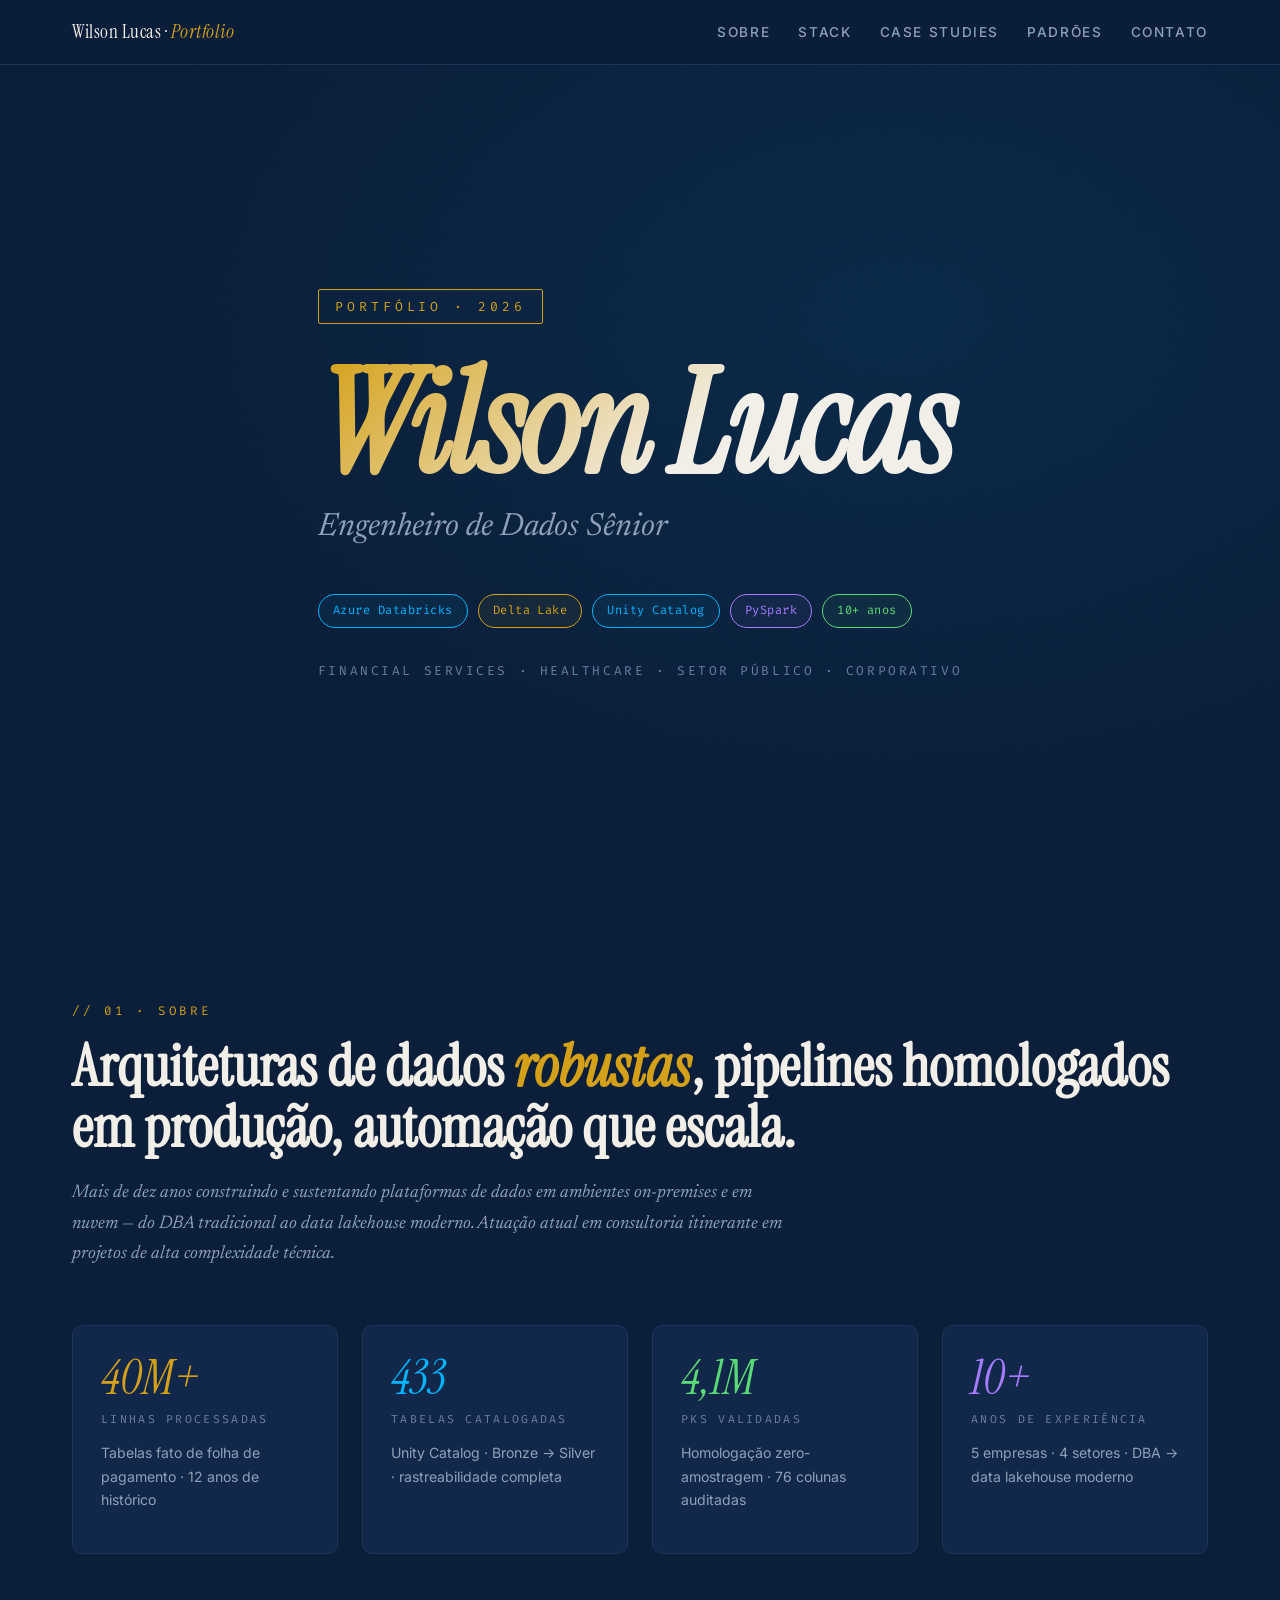
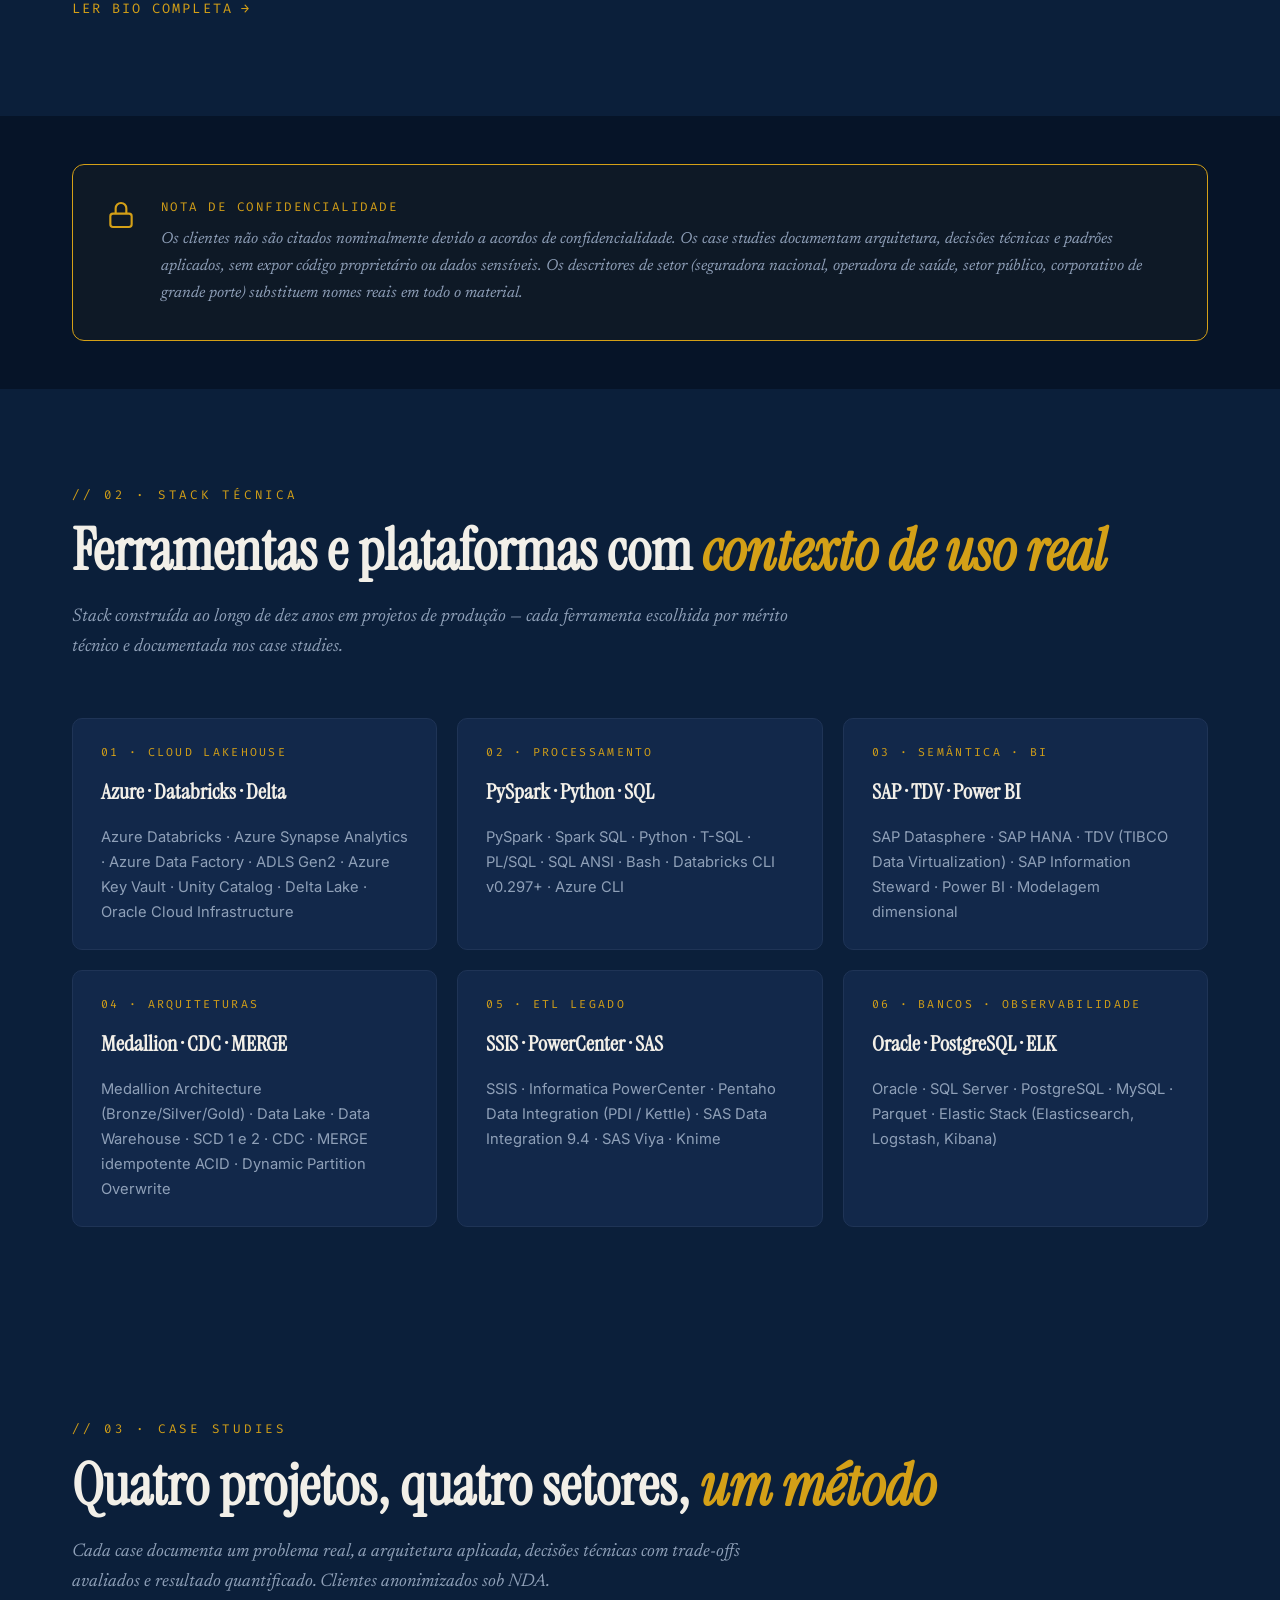
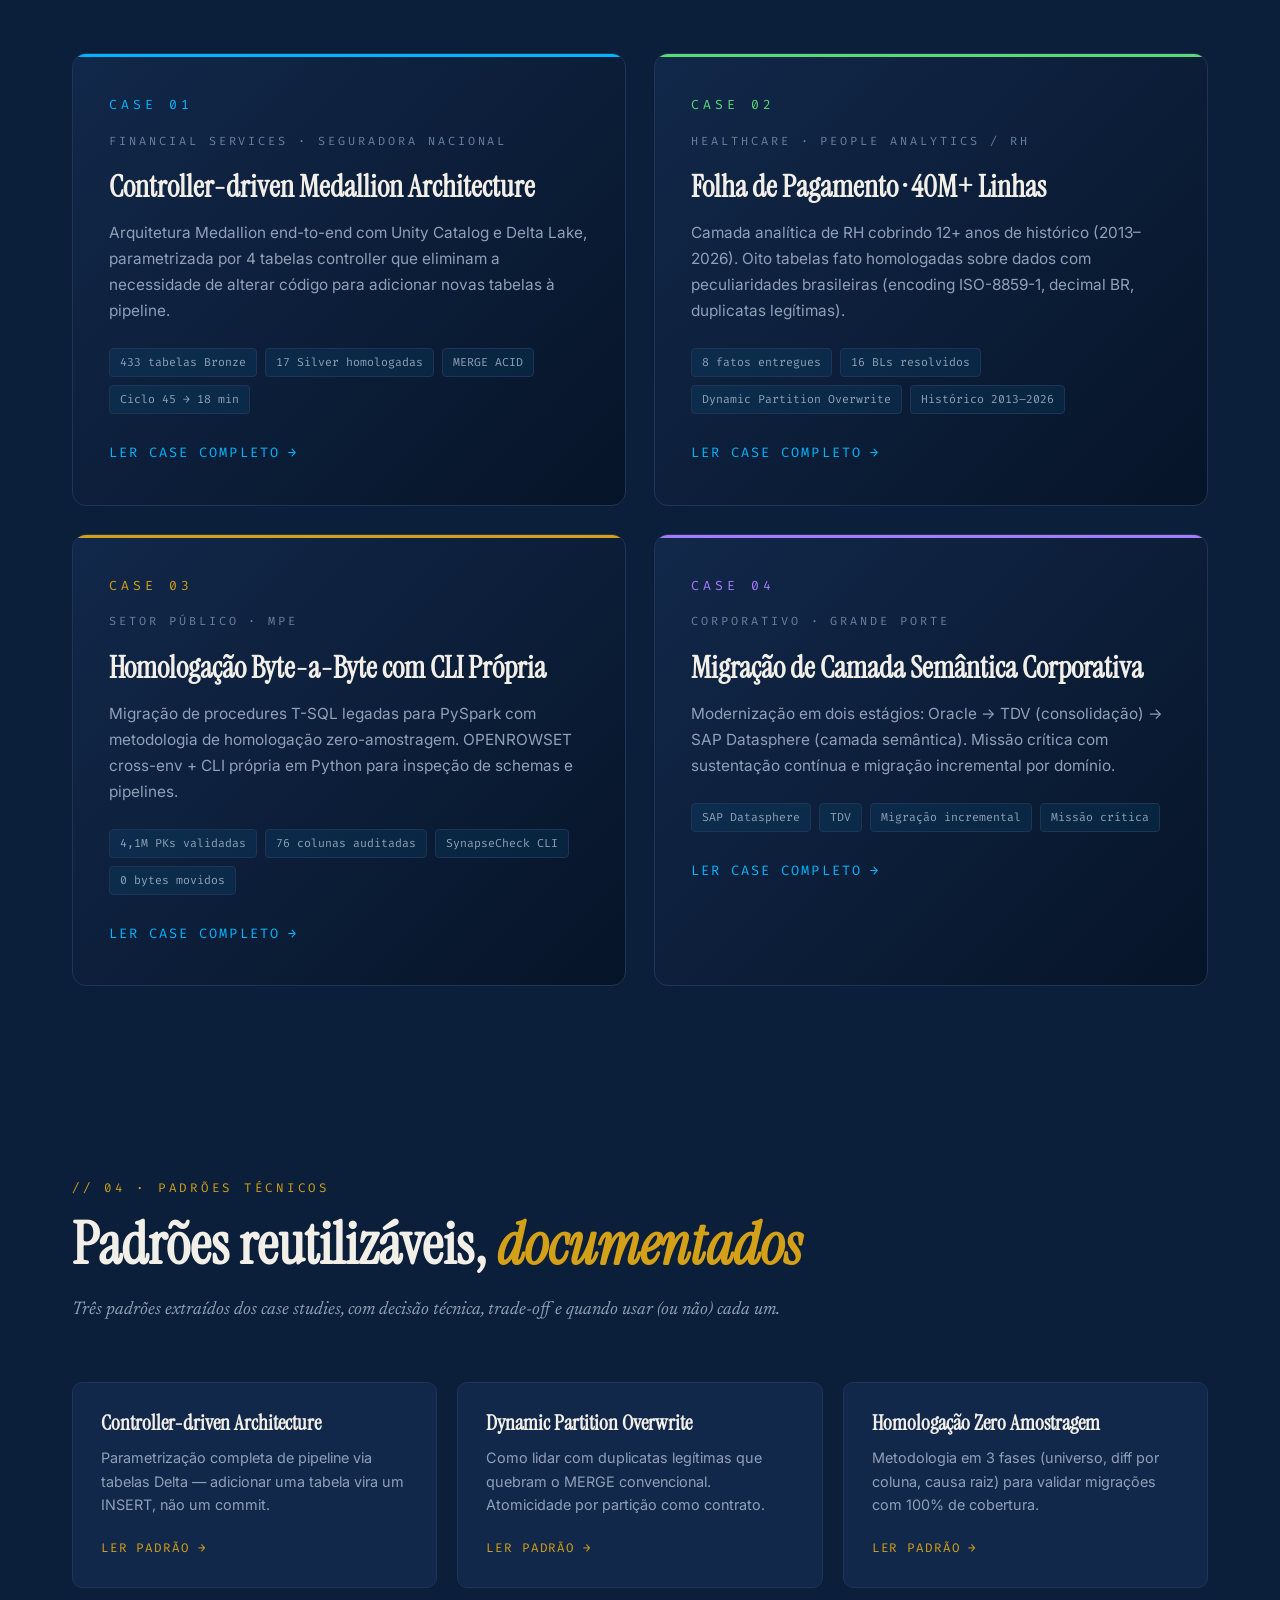
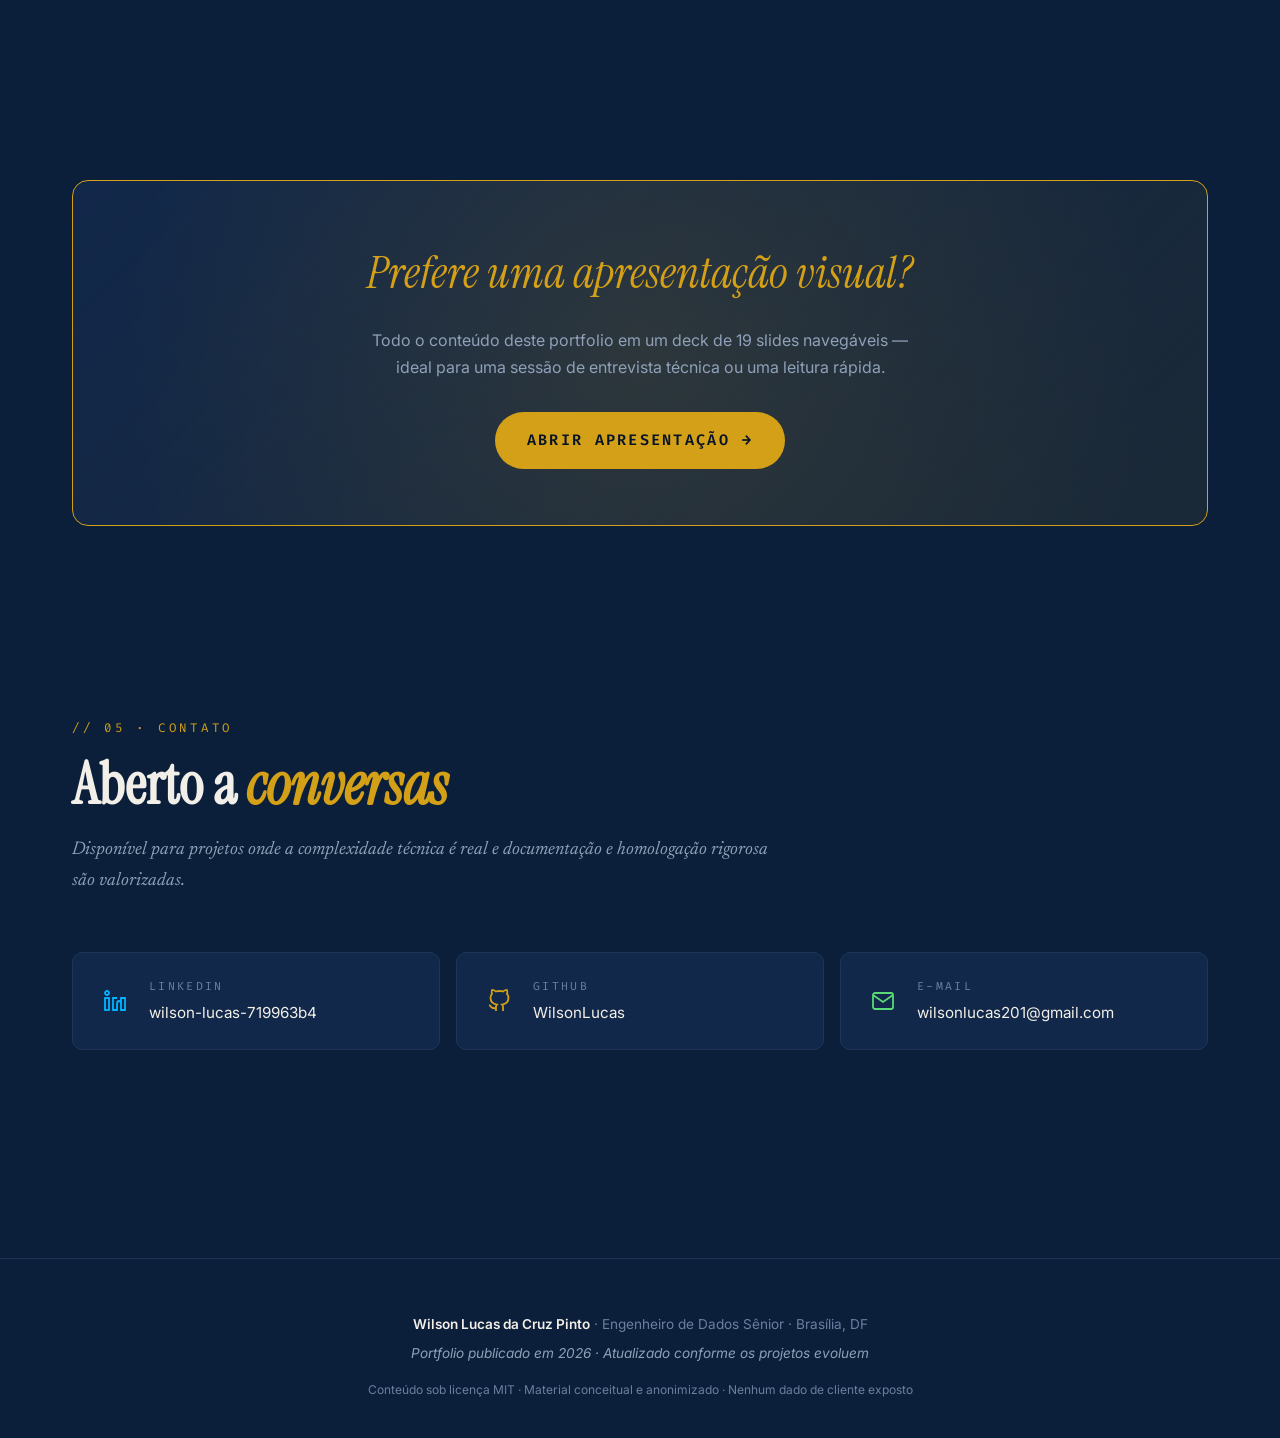
==== index.html @ b66e2570 "feat: landing page HTML + case studies e technical notes estilizados - Landing page (index.html) com" ====
<!DOCTYPE html>
<html lang="pt-BR">
<head>
<meta charset="UTF-8">
<meta name="viewport" content="width=device-width, initial-scale=1">
<meta name="description" content="Portfolio de Engenharia de Dados de Wilson Lucas — Azure Databricks, Delta Lake, PySpark, Unity Catalog. Arquiteturas, case studies e padrões técnicos.">
<meta property="og:title" content="Wilson Lucas — Engenheiro de Dados Sênior | Portfolio">
<meta property="og:description" content="Arquiteturas de dados robustas, pipelines homologados em produção, automação que escala.">
<meta property="og:type" content="website">
<title>Wilson Lucas — Engenheiro de Dados Sênior | Portfolio</title>
<link rel="preconnect" href="https://fonts.googleapis.com">
<link rel="preconnect" href="https://fonts.gstatic.com" crossorigin>
<link href="https://fonts.googleapis.com/css2?family=Instrument+Serif:ital@0;1&family=Newsreader:ital,wght@0,400;0,500;1,400;1,500&family=Inter:wght@400;500;600;700&family=Fira+Code:wght@400;500&display=swap" rel="stylesheet">
<link rel="stylesheet" href="assets/style.css">
</head>
<body>

<!-- ============ NAVBAR ============ -->
<nav class="navbar">
    <div class="navbar-inner">
        <div class="navbar-brand">Wilson Lucas · <em>Portfolio</em></div>
        <div class="navbar-links">
            <a href="#sobre">Sobre</a>
            <a href="#stack">Stack</a>
            <a href="#cases">Case Studies</a>
            <a href="#padroes">Padrões</a>
            <a href="#contato">Contato</a>
        </div>
    </div>
</nav>

<!-- ============ HERO ============ -->
<section class="hero">
    <div class="container hero-inner">
        <div class="hero-badge">Portfólio · 2026</div>
        <h1 class="hero-title">Wilson Lucas</h1>
        <p class="hero-subtitle">Engenheiro de Dados Sênior</p>
        <div class="hero-tags">
            <span class="tag">Azure Databricks</span>
            <span class="tag gold">Delta Lake</span>
            <span class="tag">Unity Catalog</span>
            <span class="tag purple">PySpark</span>
            <span class="tag green">10+ anos</span>
        </div>
        <div class="hero-sectors">Financial Services · Healthcare · Setor Público · Corporativo</div>
    </div>
</section>

<!-- ============ SOBRE ============ -->
<section id="sobre">
    <div class="container">
        <div class="section-label">// 01 · Sobre</div>
        <h2 class="section-title">Arquiteturas de dados <em>robustas</em>, pipelines homologados em produção, automação que escala.</h2>
        <p class="section-subtitle">Mais de dez anos construindo e sustentando plataformas de dados em ambientes on-premises e em nuvem — do DBA tradicional ao data lakehouse moderno. Atuação atual em consultoria itinerante em projetos de alta complexidade técnica.</p>

        <div style="display: grid; grid-template-columns: repeat(auto-fit, minmax(260px, 1fr)); gap: 24px; margin-top: 40px;">
            <div style="padding: 28px; background: var(--navy-surface); border: 1px solid var(--border); border-radius: 10px;">
                <div style="font-family: var(--font-display); font-size: 3rem; color: var(--gold); line-height: 1; font-style: italic;">40M+</div>
                <div style="font-family: var(--font-mono); font-size: 0.72rem; letter-spacing: 0.2em; text-transform: uppercase; color: var(--text-muted); margin-top: 8px;">Linhas Processadas</div>
                <p style="margin-top: 12px; color: var(--text-dim); font-size: 0.88rem;">Tabelas fato de folha de pagamento · 12 anos de histórico</p>
            </div>
            <div style="padding: 28px; background: var(--navy-surface); border: 1px solid var(--border); border-radius: 10px;">
                <div style="font-family: var(--font-display); font-size: 3rem; color: var(--cyan); line-height: 1; font-style: italic;">433</div>
                <div style="font-family: var(--font-mono); font-size: 0.72rem; letter-spacing: 0.2em; text-transform: uppercase; color: var(--text-muted); margin-top: 8px;">Tabelas Catalogadas</div>
                <p style="margin-top: 12px; color: var(--text-dim); font-size: 0.88rem;">Unity Catalog · Bronze → Silver · rastreabilidade completa</p>
            </div>
            <div style="padding: 28px; background: var(--navy-surface); border: 1px solid var(--border); border-radius: 10px;">
                <div style="font-family: var(--font-display); font-size: 3rem; color: #5ad977; line-height: 1; font-style: italic;">4,1M</div>
                <div style="font-family: var(--font-mono); font-size: 0.72rem; letter-spacing: 0.2em; text-transform: uppercase; color: var(--text-muted); margin-top: 8px;">PKs Validadas</div>
                <p style="margin-top: 12px; color: var(--text-dim); font-size: 0.88rem;">Homologação zero-amostragem · 76 colunas auditadas</p>
            </div>
            <div style="padding: 28px; background: var(--navy-surface); border: 1px solid var(--border); border-radius: 10px;">
                <div style="font-family: var(--font-display); font-size: 3rem; color: #a67cff; line-height: 1; font-style: italic;">10+</div>
                <div style="font-family: var(--font-mono); font-size: 0.72rem; letter-spacing: 0.2em; text-transform: uppercase; color: var(--text-muted); margin-top: 8px;">Anos de Experiência</div>
                <p style="margin-top: 12px; color: var(--text-dim); font-size: 0.88rem;">5 empresas · 4 setores · DBA → data lakehouse moderno</p>
            </div>
        </div>

        <div style="margin-top: 40px;">
            <a href="SOBRE.html" class="case-link" style="color: var(--gold);">Ler bio completa</a>
        </div>
    </div>
</section>

<!-- ============ NDA NOTICE ============ -->
<section style="padding: 48px 0; background: var(--navy-dark);">
    <div class="container">
        <div style="display: flex; gap: 24px; align-items: flex-start; padding: 32px; background: rgba(212, 160, 23, 0.04); border: 1px solid var(--gold); border-radius: 12px;">
            <svg width="32" height="32" viewBox="0 0 24 24" fill="none" stroke="var(--gold)" stroke-width="1.6" style="flex-shrink: 0; margin-top: 2px;">
                <rect x="4" y="11" width="16" height="10" rx="2"/>
                <path d="M8 11V7a4 4 0 0 1 8 0v4"/>
            </svg>
            <div>
                <div style="font-family: var(--font-mono); font-size: 0.78rem; letter-spacing: 0.2em; text-transform: uppercase; color: var(--gold); margin-bottom: 8px;">Nota de Confidencialidade</div>
                <p style="margin: 0; color: var(--text-dim); font-family: var(--font-editorial); font-style: italic; font-size: 1rem; line-height: 1.7;">Os clientes não são citados nominalmente devido a acordos de confidencialidade. Os case studies documentam arquitetura, decisões técnicas e padrões aplicados, sem expor código proprietário ou dados sensíveis. Os descritores de setor (seguradora nacional, operadora de saúde, setor público, corporativo de grande porte) substituem nomes reais em todo o material.</p>
            </div>
        </div>
    </div>
</section>

<!-- ============ STACK ============ -->
<section id="stack">
    <div class="container">
        <div class="section-label">// 02 · Stack Técnica</div>
        <h2 class="section-title">Ferramentas e plataformas com <em>contexto de uso real</em></h2>
        <p class="section-subtitle">Stack construída ao longo de dez anos em projetos de produção — cada ferramenta escolhida por mérito técnico e documentada nos case studies.</p>

        <div class="stack-grid">
            <div class="stack-cat">
                <div class="stack-cat-label">01 · Cloud Lakehouse</div>
                <h3 class="stack-cat-title">Azure · Databricks · Delta</h3>
                <div class="stack-cat-items">Azure Databricks · Azure Synapse Analytics · Azure Data Factory · ADLS Gen2 · Azure Key Vault · Unity Catalog · Delta Lake · Oracle Cloud Infrastructure</div>
            </div>
            <div class="stack-cat">
                <div class="stack-cat-label">02 · Processamento</div>
                <h3 class="stack-cat-title">PySpark · Python · SQL</h3>
                <div class="stack-cat-items">PySpark · Spark SQL · Python · T-SQL · PL/SQL · SQL ANSI · Bash · Databricks CLI v0.297+ · Azure CLI</div>
            </div>
            <div class="stack-cat">
                <div class="stack-cat-label">03 · Semântica · BI</div>
                <h3 class="stack-cat-title">SAP · TDV · Power BI</h3>
                <div class="stack-cat-items">SAP Datasphere · SAP HANA · TDV (TIBCO Data Virtualization) · SAP Information Steward · Power BI · Modelagem dimensional</div>
            </div>
            <div class="stack-cat">
                <div class="stack-cat-label">04 · Arquiteturas</div>
                <h3 class="stack-cat-title">Medallion · CDC · MERGE</h3>
                <div class="stack-cat-items">Medallion Architecture (Bronze/Silver/Gold) · Data Lake · Data Warehouse · SCD 1 e 2 · CDC · MERGE idempotente ACID · Dynamic Partition Overwrite</div>
            </div>
            <div class="stack-cat">
                <div class="stack-cat-label">05 · ETL Legado</div>
                <h3 class="stack-cat-title">SSIS · PowerCenter · SAS</h3>
                <div class="stack-cat-items">SSIS · Informatica PowerCenter · Pentaho Data Integration (PDI / Kettle) · SAS Data Integration 9.4 · SAS Viya · Knime</div>
            </div>
            <div class="stack-cat">
                <div class="stack-cat-label">06 · Bancos · Observabilidade</div>
                <h3 class="stack-cat-title">Oracle · PostgreSQL · ELK</h3>
                <div class="stack-cat-items">Oracle · SQL Server · PostgreSQL · MySQL · Parquet · Elastic Stack (Elasticsearch, Logstash, Kibana)</div>
            </div>
        </div>
    </div>
</section>

<!-- ============ CASE STUDIES ============ -->
<section id="cases">
    <div class="container">
        <div class="section-label">// 03 · Case Studies</div>
        <h2 class="section-title">Quatro projetos, quatro setores, <em>um método</em></h2>
        <p class="section-subtitle">Cada case documenta um problema real, a arquitetura aplicada, decisões técnicas com trade-offs avaliados e resultado quantificado. Clientes anonimizados sob NDA.</p>

        <div class="case-grid">
            <a href="case-studies/01-controller-driven-medallion.html" class="case-card">
                <div class="case-number">Case 01</div>
                <div class="case-sector">Financial Services · Seguradora Nacional</div>
                <h3 class="case-title">Controller-driven Medallion Architecture</h3>
                <p class="case-desc">Arquitetura Medallion end-to-end com Unity Catalog e Delta Lake, parametrizada por 4 tabelas controller que eliminam a necessidade de alterar código para adicionar novas tabelas à pipeline.</p>
                <div class="case-metrics">
                    <span class="case-metric">433 tabelas Bronze</span>
                    <span class="case-metric">17 Silver homologadas</span>
                    <span class="case-metric">MERGE ACID</span>
                    <span class="case-metric">Ciclo 45 → 18 min</span>
                </div>
                <span class="case-link">Ler case completo</span>
            </a>

            <a href="case-studies/02-folha-pagamento-40M-linhas.html" class="case-card green">
                <div class="case-number">Case 02</div>
                <div class="case-sector">Healthcare · People Analytics / RH</div>
                <h3 class="case-title">Folha de Pagamento · 40M+ Linhas</h3>
                <p class="case-desc">Camada analítica de RH cobrindo 12+ anos de histórico (2013–2026). Oito tabelas fato homologadas sobre dados com peculiaridades brasileiras (encoding ISO-8859-1, decimal BR, duplicatas legítimas).</p>
                <div class="case-metrics">
                    <span class="case-metric">8 fatos entregues</span>
                    <span class="case-metric">16 BLs resolvidos</span>
                    <span class="case-metric">Dynamic Partition Overwrite</span>
                    <span class="case-metric">Histórico 2013–2026</span>
                </div>
                <span class="case-link">Ler case completo</span>
            </a>

            <a href="case-studies/03-homologacao-byte-a-byte.html" class="case-card gold">
                <div class="case-number">Case 03</div>
                <div class="case-sector">Setor Público · MPE</div>
                <h3 class="case-title">Homologação Byte-a-Byte com CLI Própria</h3>
                <p class="case-desc">Migração de procedures T-SQL legadas para PySpark com metodologia de homologação zero-amostragem. OPENROWSET cross-env + CLI própria em Python para inspeção de schemas e pipelines.</p>
                <div class="case-metrics">
                    <span class="case-metric">4,1M PKs validadas</span>
                    <span class="case-metric">76 colunas auditadas</span>
                    <span class="case-metric">SynapseCheck CLI</span>
                    <span class="case-metric">0 bytes movidos</span>
                </div>
                <span class="case-link">Ler case completo</span>
            </a>

            <a href="case-studies/04-migracao-camada-semantica.html" class="case-card purple">
                <div class="case-number">Case 04</div>
                <div class="case-sector">Corporativo · Grande Porte</div>
                <h3 class="case-title">Migração de Camada Semântica Corporativa</h3>
                <p class="case-desc">Modernização em dois estágios: Oracle → TDV (consolidação) → SAP Datasphere (camada semântica). Missão crítica com sustentação contínua e migração incremental por domínio.</p>
                <div class="case-metrics">
                    <span class="case-metric">SAP Datasphere</span>
                    <span class="case-metric">TDV</span>
                    <span class="case-metric">Migração incremental</span>
                    <span class="case-metric">Missão crítica</span>
                </div>
                <span class="case-link">Ler case completo</span>
            </a>
        </div>
    </div>
</section>

<!-- ============ PADRÕES TÉCNICOS ============ -->
<section id="padroes">
    <div class="container">
        <div class="section-label">// 04 · Padrões Técnicos</div>
        <h2 class="section-title">Padrões reutilizáveis, <em>documentados</em></h2>
        <p class="section-subtitle">Três padrões extraídos dos case studies, com decisão técnica, trade-off e quando usar (ou não) cada um.</p>

        <div class="tech-grid">
            <a href="technical-notes/controller-driven-architecture.html" class="tech-card">
                <h3>Controller-driven Architecture</h3>
                <p>Parametrização completa de pipeline via tabelas Delta — adicionar uma tabela vira um INSERT, não um commit.</p>
                <span class="case-link">Ler padrão</span>
            </a>
            <a href="technical-notes/dynamic-partition-overwrite.html" class="tech-card">
                <h3>Dynamic Partition Overwrite</h3>
                <p>Como lidar com duplicatas legítimas que quebram o MERGE convencional. Atomicidade por partição como contrato.</p>
                <span class="case-link">Ler padrão</span>
            </a>
            <a href="technical-notes/homologacao-metodologia.html" class="tech-card">
                <h3>Homologação Zero Amostragem</h3>
                <p>Metodologia em 3 fases (universo, diff por coluna, causa raiz) para validar migrações com 100% de cobertura.</p>
                <span class="case-link">Ler padrão</span>
            </a>
        </div>
    </div>
</section>

<!-- ============ CTA SLIDES ============ -->
<section>
    <div class="container">
        <div class="cta-slides">
            <div class="cta-slides-title">Prefere uma apresentação visual?</div>
            <p class="cta-slides-desc">Todo o conteúdo deste portfolio em um deck de 19 slides navegáveis — ideal para uma sessão de entrevista técnica ou uma leitura rápida.</p>
            <a href="PRESENTATION/portfolio-slides.html" class="cta-button">Abrir apresentação</a>
        </div>
    </div>
</section>

<!-- ============ CONTATO ============ -->
<section id="contato">
    <div class="container">
        <div class="section-label">// 05 · Contato</div>
        <h2 class="section-title">Aberto a <em>conversas</em></h2>
        <p class="section-subtitle">Disponível para projetos onde a complexidade técnica é real e documentação e homologação rigorosa são valorizadas.</p>

        <div class="contact-grid">
            <a href="https://linkedin.com/in/wilson-lucas-719963b4" target="_blank" rel="noopener" class="contact-card">
                <div class="contact-icon">
                    <svg viewBox="0 0 24 24"><rect x="2" y="9" width="4" height="12"/><circle cx="4" cy="4" r="2"/><path d="M22 9h-4v12h4V9z M14 9h-4v12h4v-6c0-2 1-3 2-3s2 1 2 3"/></svg>
                </div>
                <div>
                    <div class="contact-label">LinkedIn</div>
                    <div class="contact-value">wilson-lucas-719963b4</div>
                </div>
            </a>
            <a href="https://github.com/WilsonLucas" target="_blank" rel="noopener" class="contact-card gold">
                <div class="contact-icon">
                    <svg viewBox="0 0 24 24"><path d="M9 19c-5 1.5-5-2.5-7-3m14 6v-3.87a3.37 3.37 0 0 0-.94-2.61c3.14-.35 6.44-1.54 6.44-7A5.44 5.44 0 0 0 20 4.77 5.07 5.07 0 0 0 19.91 1S18.73.65 16 2.48a13.38 13.38 0 0 0-7 0C6.27.65 5.09 1 5.09 1A5.07 5.07 0 0 0 5 4.77a5.44 5.44 0 0 0-1.5 3.78c0 5.42 3.3 6.61 6.44 7A3.37 3.37 0 0 0 9 18.13V22"/></svg>
                </div>
                <div>
                    <div class="contact-label">GitHub</div>
                    <div class="contact-value">WilsonLucas</div>
                </div>
            </a>
            <a href="mailto:wilsonlucas201@gmail.com" class="contact-card green">
                <div class="contact-icon">
                    <svg viewBox="0 0 24 24"><path d="M4 4h16c1.1 0 2 .9 2 2v12c0 1.1-.9 2-2 2H4c-1.1 0-2-.9-2-2V6c0-1.1.9-2 2-2z"/><polyline points="22,6 12,13 2,6"/></svg>
                </div>
                <div>
                    <div class="contact-label">E-mail</div>
                    <div class="contact-value">wilsonlucas201@gmail.com</div>
                </div>
            </a>
        </div>
    </div>
</section>

<!-- ============ FOOTER ============ -->
<footer>
    <div class="container">
        <p><strong>Wilson Lucas da Cruz Pinto</strong> · Engenheiro de Dados Sênior · Brasília, DF</p>
        <p><em>Portfolio publicado em 2026 · Atualizado conforme os projetos evoluem</em></p>
        <p style="margin-top: 16px; font-size: 0.75rem;">Conteúdo sob licença MIT · Material conceitual e anonimizado · Nenhum dado de cliente exposto</p>
    </div>
</footer>

</body>
</html>
---- assets/style.css ----
/* =========================================
   Wilson Lucas — Portfolio · Design System
   Navy · Cyan · Gold · Executive Dark Theme
   ========================================= */

:root {
    /* Palette */
    --navy: #0B1F3A;
    --navy-dark: #061428;
    --navy-surface: #12284a;
    --cyan: #00B4FF;
    --cyan-dim: #0090cc;
    --gold: #D4A017;
    --gold-dim: #a67c10;
    --off-white: #F2EFE8;
    --text: #E8EDF5;
    --text-dim: #8FA0B8;
    --text-muted: #6B7FA0;
    --border: #1F3456;
    --border-subtle: #17294a;

    /* Typography */
    --font-display: 'Instrument Serif', 'Georgia', serif;
    --font-editorial: 'Newsreader', 'Georgia', serif;
    --font-body: 'Inter', -apple-system, BlinkMacSystemFont, 'Segoe UI', sans-serif;
    --font-mono: 'Fira Code', 'Consolas', monospace;

    /* Spacing */
    --container: 1200px;
    --section-gap: 120px;
}

* { box-sizing: border-box; }
html { scroll-behavior: smooth; }
body {
    margin: 0;
    background: var(--navy);
    color: var(--text);
    font-family: var(--font-body);
    font-size: 16px;
    line-height: 1.65;
    -webkit-font-smoothing: antialiased;
    -moz-osx-font-smoothing: grayscale;
}

/* Film grain (adds subtle texture to dark bg) */
body::after {
    content: "";
    position: fixed;
    inset: 0;
    pointer-events: none;
    z-index: 1;
    opacity: 0.03;
    background-image:
        url("data:image/svg+xml,%3Csvg viewBox='0 0 400 400' xmlns='http://www.w3.org/2000/svg'%3E%3Cfilter id='n'%3E%3CfeTurbulence baseFrequency='0.85'/%3E%3C/filter%3E%3Crect width='100%25' height='100%25' filter='url(%23n)' opacity='0.5'/%3E%3C/svg%3E");
}

a { color: var(--cyan); text-decoration: none; transition: color 0.15s; }
a:hover { color: var(--gold); }
p { margin: 0 0 1em 0; }
ul, ol { padding-left: 1.4em; }
li { margin-bottom: 0.4em; }
strong { color: var(--off-white); font-weight: 600; }
em { color: var(--text-dim); font-style: italic; }
hr { border: none; border-top: 1px solid var(--border); margin: 48px 0; }

code {
    font-family: var(--font-mono);
    font-size: 0.88em;
    background: var(--navy-surface);
    color: var(--cyan);
    padding: 2px 8px;
    border-radius: 4px;
    border: 1px solid var(--border-subtle);
}

pre {
    background: var(--navy-dark);
    border: 1px solid var(--border);
    border-radius: 8px;
    padding: 20px 24px;
    overflow-x: auto;
    font-size: 0.85em;
    line-height: 1.5;
}
pre code { background: none; border: none; padding: 0; color: var(--text); }

blockquote {
    border-left: 3px solid var(--gold);
    margin: 24px 0;
    padding: 8px 0 8px 20px;
    color: var(--text-dim);
    font-family: var(--font-editorial);
    font-style: italic;
}

/* ============ NAV BAR ============ */
.navbar {
    position: sticky;
    top: 0;
    z-index: 100;
    background: rgba(11, 31, 58, 0.92);
    backdrop-filter: blur(12px);
    border-bottom: 1px solid var(--border);
    padding: 16px 0;
}
.navbar-inner {
    max-width: var(--container);
    margin: 0 auto;
    padding: 0 32px;
    display: flex;
    justify-content: space-between;
    align-items: center;
    gap: 32px;
    flex-wrap: wrap;
}
.navbar-brand {
    font-family: var(--font-display);
    font-size: 1.2rem;
    color: var(--off-white);
    letter-spacing: 0.5px;
}
.navbar-brand em { color: var(--gold); font-style: italic; }
.navbar-links {
    display: flex;
    gap: 28px;
    font-size: 0.85rem;
    text-transform: uppercase;
    letter-spacing: 0.12em;
}
.navbar-links a {
    color: var(--text-dim);
    font-weight: 500;
}
.navbar-links a:hover { color: var(--off-white); }

/* ============ SECTIONS ============ */
.container {
    max-width: var(--container);
    margin: 0 auto;
    padding: 0 32px;
    position: relative;
    z-index: 2;
}
section { padding: 96px 0; }
.section-label {
    font-family: var(--font-mono);
    font-size: 0.78rem;
    color: var(--gold);
    text-transform: uppercase;
    letter-spacing: 0.3em;
    margin-bottom: 16px;
}
.section-title {
    font-family: var(--font-display);
    font-size: clamp(2.2rem, 5vw, 3.6rem);
    line-height: 1.05;
    margin: 0 0 20px 0;
    color: var(--off-white);
}
.section-title em { color: var(--gold); font-style: italic; }
.section-subtitle {
    font-family: var(--font-editorial);
    font-style: italic;
    font-size: 1.15rem;
    color: var(--text-dim);
    max-width: 720px;
    margin-bottom: 56px;
}

/* ============ HERO ============ */
.hero {
    min-height: calc(100vh - 60px);
    display: flex;
    align-items: center;
    padding: 80px 0;
    position: relative;
    overflow: hidden;
}
.hero::before {
    content: "";
    position: absolute;
    inset: 0;
    background: radial-gradient(ellipse at 70% 30%, rgba(0, 180, 255, 0.08) 0%, transparent 60%);
    pointer-events: none;
}
.hero-inner { position: relative; z-index: 2; }
.hero-badge {
    display: inline-block;
    font-family: var(--font-mono);
    font-size: 0.82rem;
    letter-spacing: 0.3em;
    text-transform: uppercase;
    color: var(--gold);
    padding: 6px 16px;
    border: 1px solid var(--gold);
    border-radius: 2px;
    margin-bottom: 32px;
}
.hero-title {
    font-family: var(--font-display);
    font-style: italic;
    font-size: clamp(4rem, 12vw, 9rem);
    line-height: 0.95;
    margin: 0 0 8px 0;
    background: linear-gradient(135deg, var(--gold) 0%, var(--off-white) 60%);
    -webkit-background-clip: text;
    background-clip: text;
    color: transparent;
    letter-spacing: -0.02em;
}
.hero-subtitle {
    font-family: var(--font-editorial);
    font-style: italic;
    font-size: clamp(1.4rem, 2.6vw, 2rem);
    color: var(--text-dim);
    margin: 0 0 40px 0;
    font-weight: 400;
}
.hero-tags {
    display: flex;
    flex-wrap: wrap;
    gap: 10px;
    margin-bottom: 32px;
}
.hero-sectors {
    font-family: var(--font-mono);
    font-size: 0.8rem;
    letter-spacing: 0.2em;
    text-transform: uppercase;
    color: var(--text-muted);
    margin-top: 24px;
}

.tag {
    font-family: var(--font-mono);
    font-size: 0.75rem;
    padding: 6px 14px;
    border: 1px solid var(--cyan);
    color: var(--cyan);
    border-radius: 100px;
    background: rgba(0, 180, 255, 0.06);
    letter-spacing: 0.04em;
}
.tag.gold { border-color: var(--gold); color: var(--gold); background: rgba(212, 160, 23, 0.06); }
.tag.purple { border-color: #a67cff; color: #a67cff; background: rgba(166, 124, 255, 0.06); }
.tag.green { border-color: #5ad977; color: #5ad977; background: rgba(90, 217, 119, 0.06); }

/* ============ STACK GRID ============ */
.stack-grid {
    display: grid;
    grid-template-columns: repeat(auto-fit, minmax(320px, 1fr));
    gap: 20px;
}
.stack-cat {
    background: var(--navy-surface);
    border: 1px solid var(--border);
    border-radius: 10px;
    padding: 24px 28px;
    transition: border-color 0.2s, transform 0.2s;
}
.stack-cat:hover {
    border-color: var(--cyan);
    transform: translateY(-2px);
}
.stack-cat-label {
    font-family: var(--font-mono);
    font-size: 0.72rem;
    color: var(--gold);
    text-transform: uppercase;
    letter-spacing: 0.2em;
    margin-bottom: 12px;
}
.stack-cat-title {
    font-family: var(--font-display);
    font-size: 1.4rem;
    color: var(--off-white);
    margin: 0 0 14px 0;
}
.stack-cat-items {
    font-size: 0.92rem;
    color: var(--text-dim);
    line-height: 1.7;
}

/* ============ CASE CARDS ============ */
.case-grid {
    display: grid;
    grid-template-columns: repeat(auto-fit, minmax(420px, 1fr));
    gap: 28px;
}
.case-card {
    background: linear-gradient(135deg, var(--navy-surface) 0%, var(--navy-dark) 100%);
    border: 1px solid var(--border);
    border-radius: 14px;
    padding: 40px 36px;
    position: relative;
    overflow: hidden;
    transition: all 0.3s;
}
.case-card:hover {
    border-color: var(--cyan);
    transform: translateY(-4px);
    box-shadow: 0 20px 40px -12px rgba(0, 180, 255, 0.18);
}
.case-card::before {
    content: "";
    position: absolute;
    top: 0; left: 0;
    width: 100%;
    height: 3px;
    background: var(--cyan);
}
.case-card.gold::before { background: var(--gold); }
.case-card.purple::before { background: #a67cff; }
.case-card.green::before { background: #5ad977; }
.case-number {
    font-family: var(--font-mono);
    font-size: 0.82rem;
    color: var(--cyan);
    letter-spacing: 0.3em;
    text-transform: uppercase;
    margin-bottom: 16px;
}
.case-card.gold .case-number { color: var(--gold); }
.case-card.purple .case-number { color: #a67cff; }
.case-card.green .case-number { color: #5ad977; }
.case-title {
    font-family: var(--font-display);
    font-size: 1.85rem;
    line-height: 1.1;
    color: var(--off-white);
    margin: 0 0 16px 0;
}
.case-sector {
    font-family: var(--font-mono);
    font-size: 0.74rem;
    letter-spacing: 0.25em;
    text-transform: uppercase;
    color: var(--text-muted);
    margin-bottom: 20px;
}
.case-desc {
    color: var(--text-dim);
    font-size: 0.96rem;
    margin-bottom: 24px;
    line-height: 1.7;
}
.case-metrics {
    display: flex;
    flex-wrap: wrap;
    gap: 8px;
    margin-bottom: 24px;
}
.case-metric {
    font-family: var(--font-mono);
    font-size: 0.72rem;
    padding: 4px 10px;
    background: rgba(0, 180, 255, 0.08);
    border: 1px solid var(--border);
    border-radius: 4px;
    color: var(--text-dim);
}
.case-link {
    font-family: var(--font-mono);
    font-size: 0.85rem;
    text-transform: uppercase;
    letter-spacing: 0.15em;
    display: inline-flex;
    align-items: center;
    gap: 8px;
}
.case-link::after {
    content: "→";
    transition: transform 0.2s;
}
.case-link:hover::after { transform: translateX(4px); }

/* ============ TECHNICAL NOTES ============ */
.tech-grid {
    display: grid;
    grid-template-columns: repeat(auto-fit, minmax(280px, 1fr));
    gap: 20px;
}
.tech-card {
    background: var(--navy-surface);
    border: 1px solid var(--border);
    border-radius: 10px;
    padding: 28px;
    transition: border-color 0.2s, transform 0.2s;
}
.tech-card:hover { border-color: var(--gold); transform: translateY(-2px); }
.tech-card h3 {
    font-family: var(--font-display);
    font-size: 1.3rem;
    color: var(--off-white);
    margin: 0 0 10px 0;
    line-height: 1.2;
}
.tech-card p {
    color: var(--text-dim);
    font-size: 0.9rem;
    margin-bottom: 16px;
}
.tech-card .case-link { color: var(--gold); font-size: 0.78rem; }

/* ============ CTA (SLIDES) ============ */
.cta-slides {
    background: linear-gradient(135deg, var(--navy-surface) 0%, rgba(212, 160, 23, 0.08) 100%);
    border: 1px solid var(--gold);
    border-radius: 16px;
    padding: 56px 48px;
    text-align: center;
    position: relative;
    overflow: hidden;
}
.cta-slides::before {
    content: "";
    position: absolute;
    top: -50%; left: -20%;
    width: 140%; height: 200%;
    background: radial-gradient(circle, rgba(212, 160, 23, 0.12) 0%, transparent 60%);
    pointer-events: none;
}
.cta-slides-title {
    font-family: var(--font-display);
    font-size: clamp(2rem, 4vw, 2.8rem);
    color: var(--gold);
    margin: 0 0 16px 0;
    font-style: italic;
    position: relative;
}
.cta-slides-desc {
    color: var(--text-dim);
    font-size: 1rem;
    max-width: 560px;
    margin: 0 auto 32px auto;
    position: relative;
}
.cta-button {
    display: inline-flex;
    align-items: center;
    gap: 12px;
    background: var(--gold);
    color: var(--navy-dark);
    font-family: var(--font-mono);
    font-size: 0.95rem;
    font-weight: 600;
    letter-spacing: 0.15em;
    text-transform: uppercase;
    padding: 16px 32px;
    border-radius: 100px;
    transition: all 0.2s;
    position: relative;
}
.cta-button:hover {
    background: var(--off-white);
    color: var(--navy-dark);
    transform: translateY(-2px);
    box-shadow: 0 12px 32px -8px rgba(212, 160, 23, 0.4);
}
.cta-button::after { content: "→"; transition: transform 0.2s; }
.cta-button:hover::after { transform: translateX(6px); }

/* ============ CONTACT ============ */
.contact-grid {
    display: grid;
    grid-template-columns: repeat(auto-fit, minmax(260px, 1fr));
    gap: 16px;
    margin-bottom: 32px;
}
.contact-card {
    background: var(--navy-surface);
    border: 1px solid var(--border);
    border-radius: 10px;
    padding: 24px;
    display: flex;
    align-items: center;
    gap: 16px;
    transition: border-color 0.2s, transform 0.2s;
}
.contact-card:hover { border-color: var(--cyan); transform: translateY(-2px); }
.contact-icon {
    width: 36px; height: 36px;
    display: flex;
    align-items: center;
    justify-content: center;
    flex-shrink: 0;
}
.contact-icon svg { width: 24px; height: 24px; stroke: var(--cyan); stroke-width: 1.8; fill: none; }
.contact-card.gold .contact-icon svg { stroke: var(--gold); }
.contact-card.green .contact-icon svg { stroke: #5ad977; }
.contact-label {
    font-family: var(--font-mono);
    font-size: 0.72rem;
    letter-spacing: 0.2em;
    text-transform: uppercase;
    color: var(--text-muted);
    margin-bottom: 4px;
}
.contact-value {
    color: var(--off-white);
    font-size: 0.95rem;
    word-break: break-all;
}

/* ============ FOOTER ============ */
footer {
    border-top: 1px solid var(--border);
    padding: 48px 0 32px 0;
    margin-top: 80px;
    color: var(--text-muted);
    font-size: 0.85rem;
    text-align: center;
}
footer p { margin: 6px 0; }
footer em { color: var(--text-dim); }

/* ============ ARTICLE PAGES (case studies, technical notes) ============ */
.article-header {
    padding: 80px 0 32px 0;
    border-bottom: 1px solid var(--border);
    margin-bottom: 48px;
}
.back-link {
    display: inline-flex;
    align-items: center;
    gap: 8px;
    font-family: var(--font-mono);
    font-size: 0.8rem;
    letter-spacing: 0.15em;
    text-transform: uppercase;
    color: var(--text-dim);
    margin-bottom: 32px;
}
.back-link::before { content: "←"; }
.article-content {
    max-width: 820px;
    margin: 0 auto;
    padding-bottom: 100px;
    font-family: var(--font-editorial);
    font-size: 1.08rem;
    line-height: 1.8;
}
.article-content h1 {
    font-family: var(--font-display);
    font-style: italic;
    font-size: clamp(2.4rem, 5vw, 3.6rem);
    line-height: 1.1;
    color: var(--off-white);
    margin: 0 0 16px 0;
}
.article-content h2 {
    font-family: var(--font-display);
    font-size: 1.9rem;
    color: var(--gold);
    margin: 48px 0 16px 0;
    padding-bottom: 8px;
    border-bottom: 1px solid var(--border-subtle);
}
.article-content h3 {
    font-family: var(--font-display);
    font-size: 1.45rem;
    color: var(--off-white);
    margin: 36px 0 12px 0;
}
.article-content h4 {
    font-family: var(--font-mono);
    font-size: 0.9rem;
    letter-spacing: 0.15em;
    text-transform: uppercase;
    color: var(--cyan);
    margin: 28px 0 10px 0;
}
.article-content p { margin: 0 0 1.2em 0; color: var(--text); }
.article-content ul, .article-content ol { margin: 0 0 1.4em 1.2em; }
.article-content li { margin-bottom: 8px; }
.article-content strong { color: var(--off-white); font-weight: 600; }
.article-content em { color: var(--text-dim); }
.article-content a { border-bottom: 1px solid var(--cyan); }
.article-content a:hover { border-bottom-color: var(--gold); }
.article-content blockquote {
    margin: 32px 0;
    padding: 16px 24px;
    background: var(--navy-surface);
    border-left: 3px solid var(--gold);
    border-radius: 4px;
}
.article-content table {
    width: 100%;
    border-collapse: collapse;
    margin: 24px 0;
    font-family: var(--font-body);
    font-size: 0.9rem;
}
.article-content th, .article-content td {
    padding: 10px 14px;
    text-align: left;
    border-bottom: 1px solid var(--border);
}
.article-content th {
    background: var(--navy-surface);
    color: var(--gold);
    font-family: var(--font-mono);
    font-size: 0.75rem;
    letter-spacing: 0.15em;
    text-transform: uppercase;
    font-weight: 600;
}
.article-content td { color: var(--text-dim); }
.article-content code { font-size: 0.88em; }
.article-content pre { margin: 20px 0; }
.article-content hr { margin: 40px 0; }

.article-nav {
    max-width: 820px;
    margin: 60px auto 0 auto;
    display: flex;
    justify-content: space-between;
    gap: 24px;
    padding-top: 32px;
    border-top: 1px solid var(--border);
}
.article-nav a {
    font-family: var(--font-mono);
    font-size: 0.8rem;
    letter-spacing: 0.12em;
    text-transform: uppercase;
    color: var(--text-dim);
}
.article-nav a:hover { color: var(--off-white); }

/* ============ RESPONSIVE ============ */
@media (max-width: 768px) {
    .navbar-links { gap: 16px; font-size: 0.75rem; }
    section { padding: 64px 0; }
    .hero { min-height: 85vh; padding: 48px 0; }
    .stack-grid, .case-grid, .tech-grid { grid-template-columns: 1fr; }
    .cta-slides { padding: 40px 24px; }
    .article-content { padding: 0 8px 80px 8px; font-size: 1rem; }
}
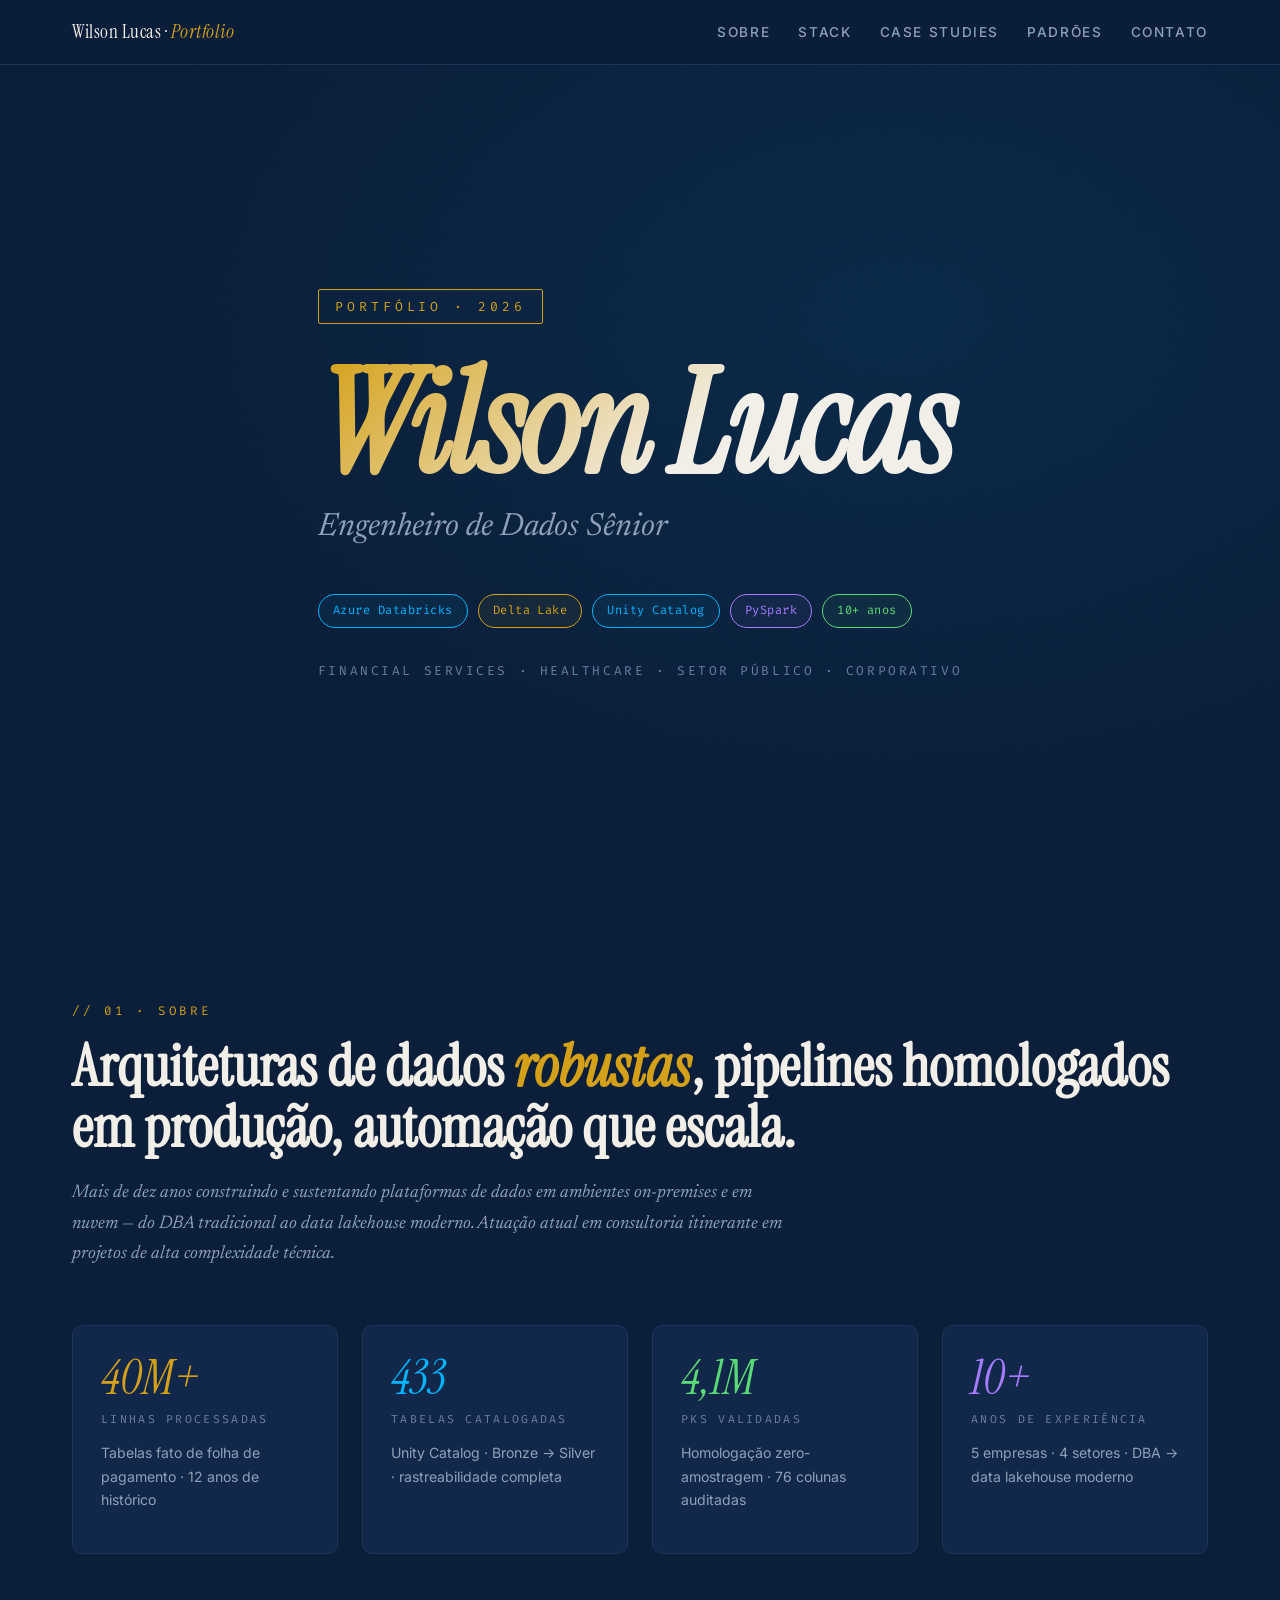
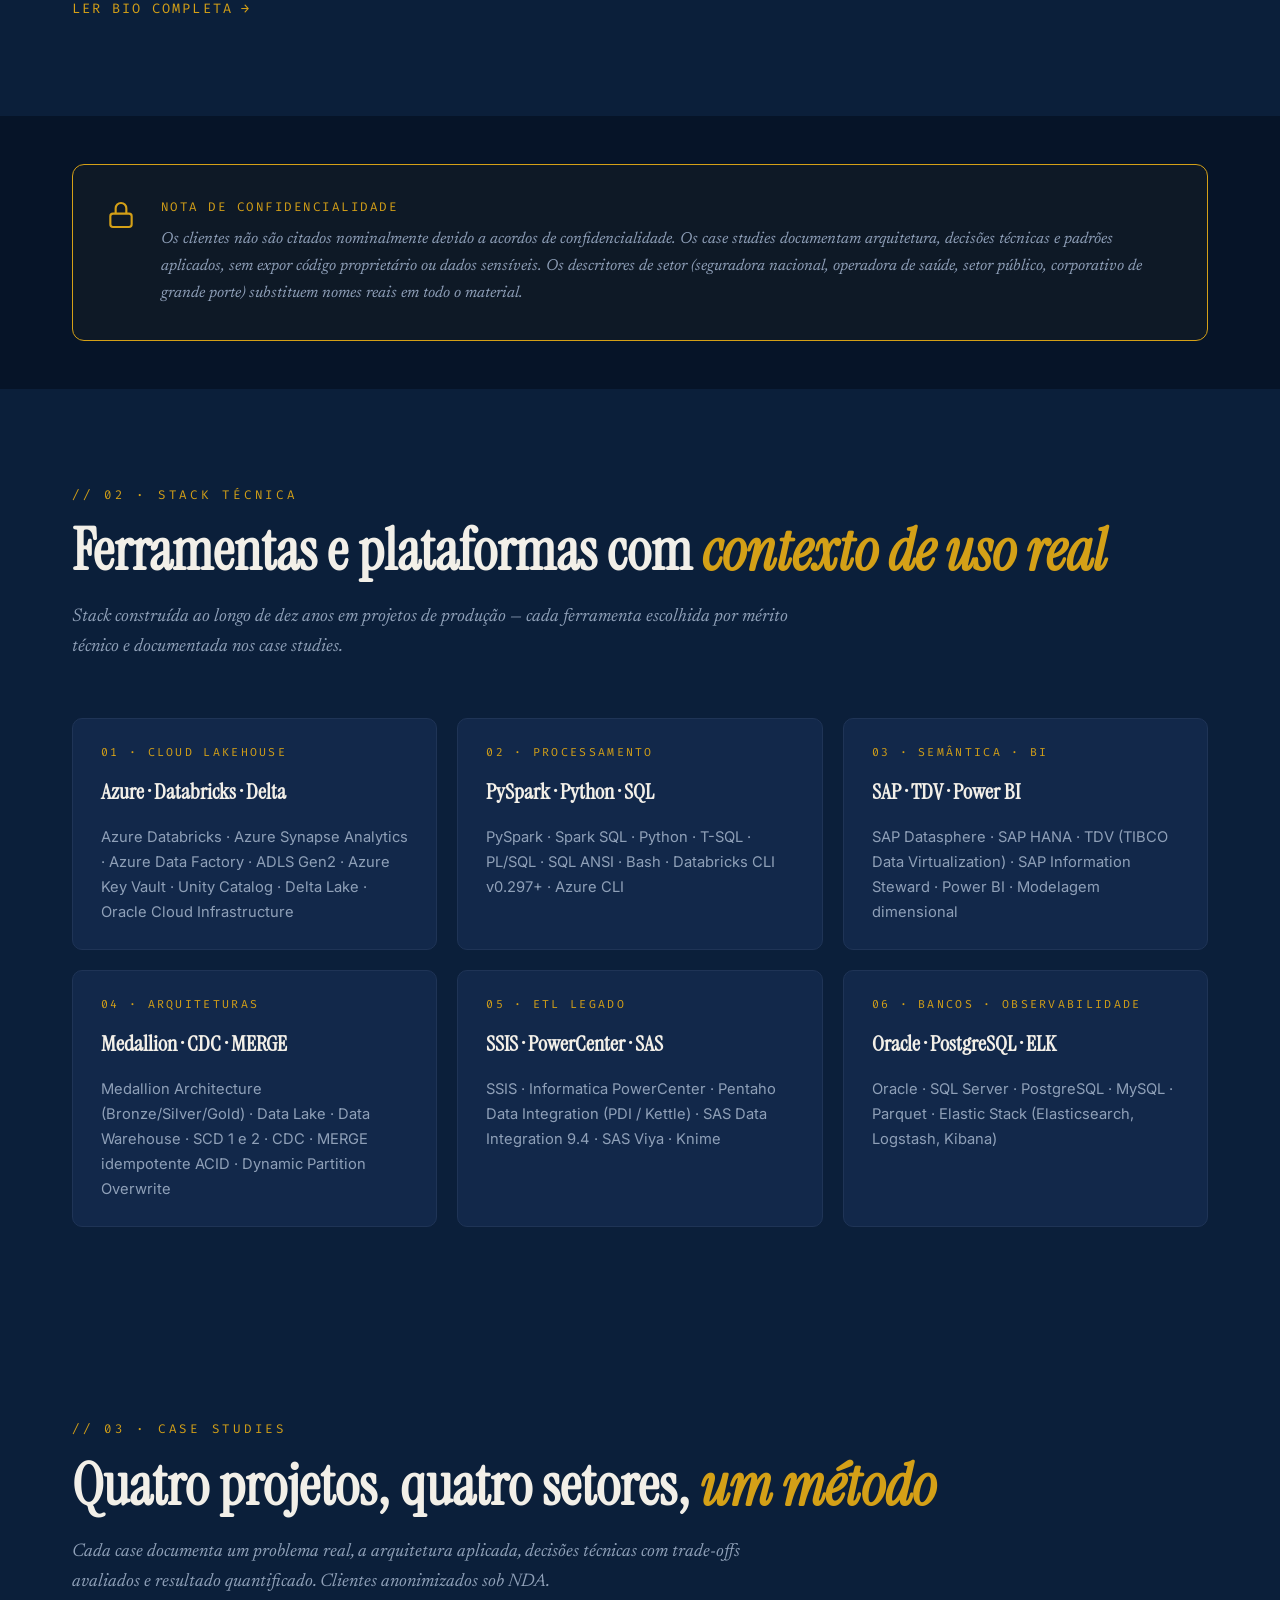
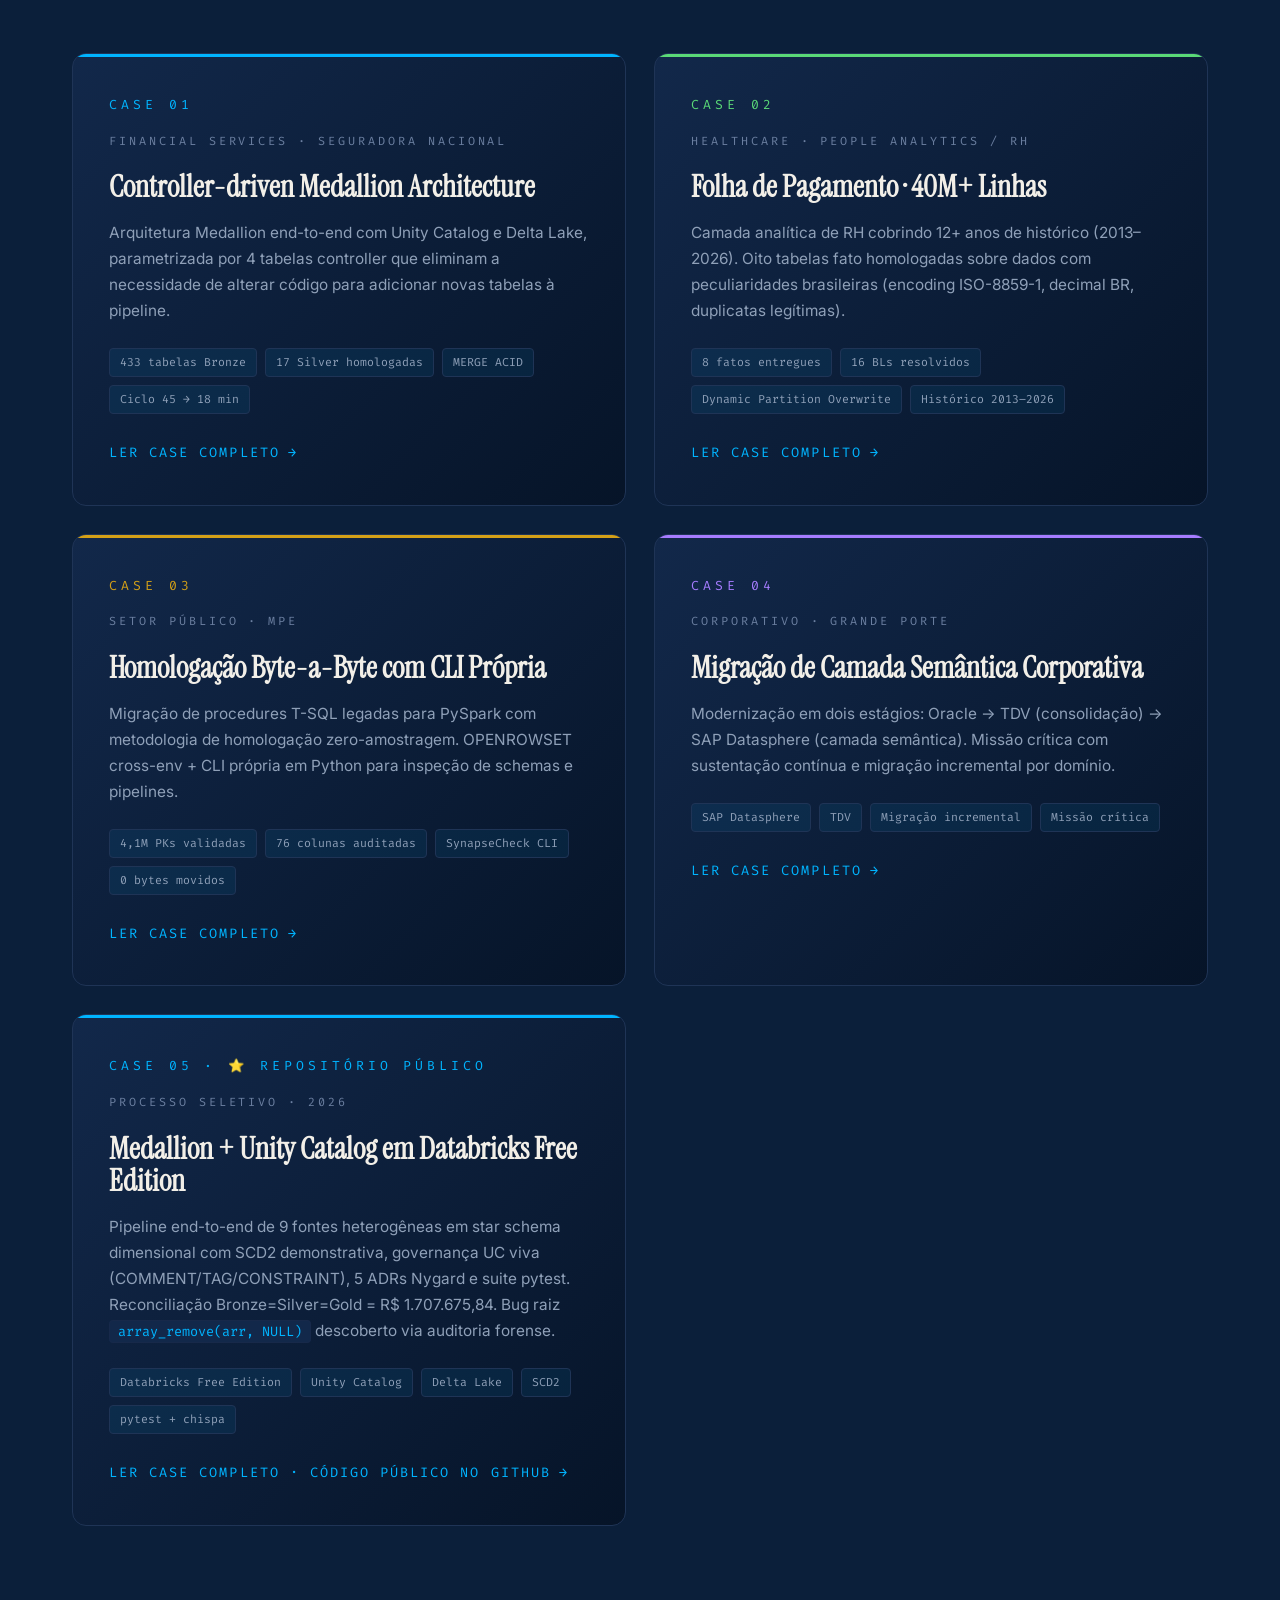
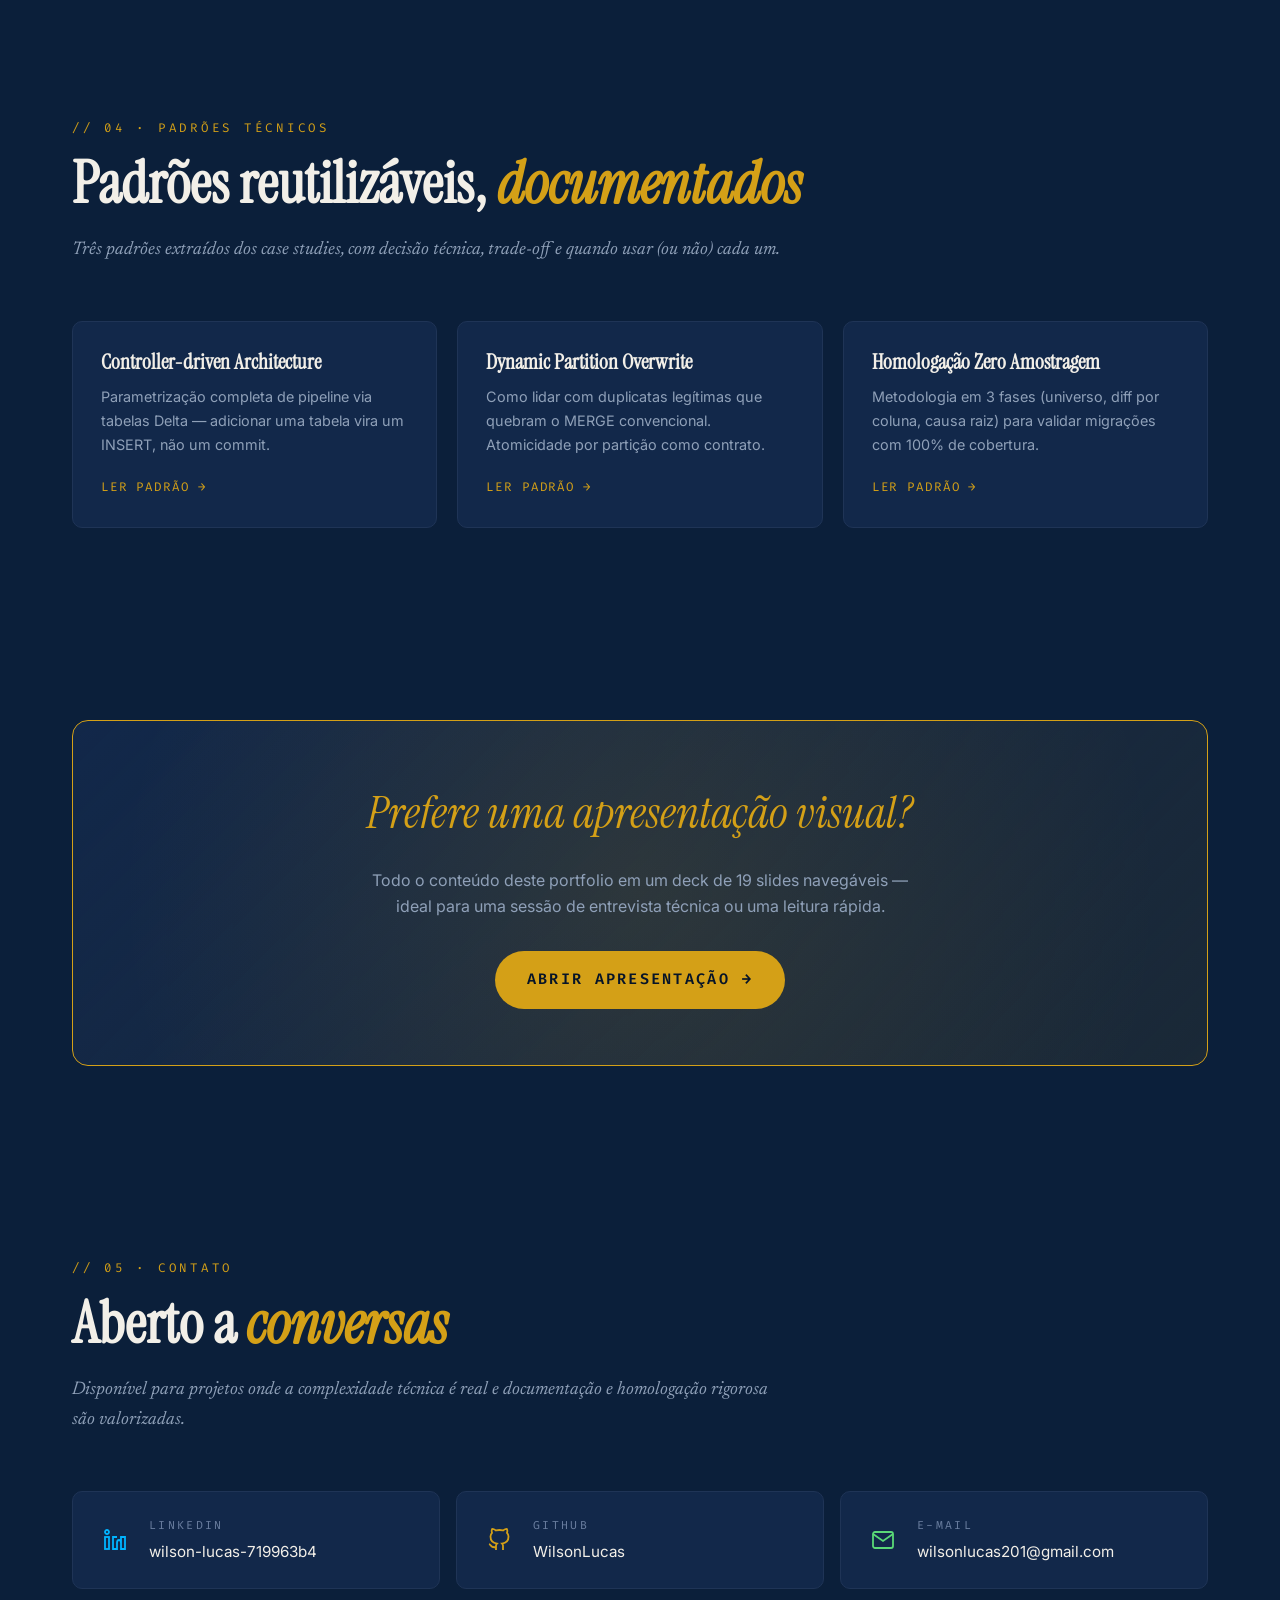
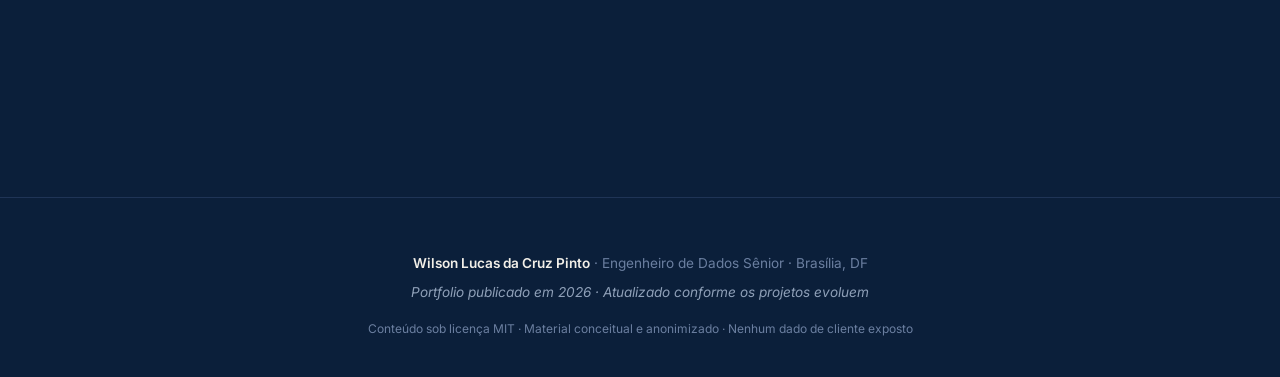
==== commit 383ab410: "feat: add case 05 - Medallion + UC em Databricks Free Edition (repositorio publico) Primeiro case st" ====
--- a/index.html
+++ b/index.html
@@ -203,6 +203,21 @@
                 </div>
                 <span class="case-link">Ler case completo</span>
             </a>
+
+            <a href="case-studies/05-medallion-databricks-free-edition.html" class="case-card">
+                <div class="case-number">Case 05 · ⭐ Repositório público</div>
+                <div class="case-sector">Processo seletivo · 2026</div>
+                <h3 class="case-title">Medallion + Unity Catalog em Databricks Free Edition</h3>
+                <p class="case-desc">Pipeline end-to-end de 9 fontes heterogêneas em star schema dimensional com SCD2 demonstrativa, governança UC viva (COMMENT/TAG/CONSTRAINT), 5 ADRs Nygard e suite pytest. Reconciliação Bronze=Silver=Gold = R$ 1.707.675,84. Bug raiz <code>array_remove(arr, NULL)</code> descoberto via auditoria forense.</p>
+                <div class="case-metrics">
+                    <span class="case-metric">Databricks Free Edition</span>
+                    <span class="case-metric">Unity Catalog</span>
+                    <span class="case-metric">Delta Lake</span>
+                    <span class="case-metric">SCD2</span>
+                    <span class="case-metric">pytest + chispa</span>
+                </div>
+                <span class="case-link">Ler case completo · código público no GitHub</span>
+            </a>
         </div>
     </div>
 </section>
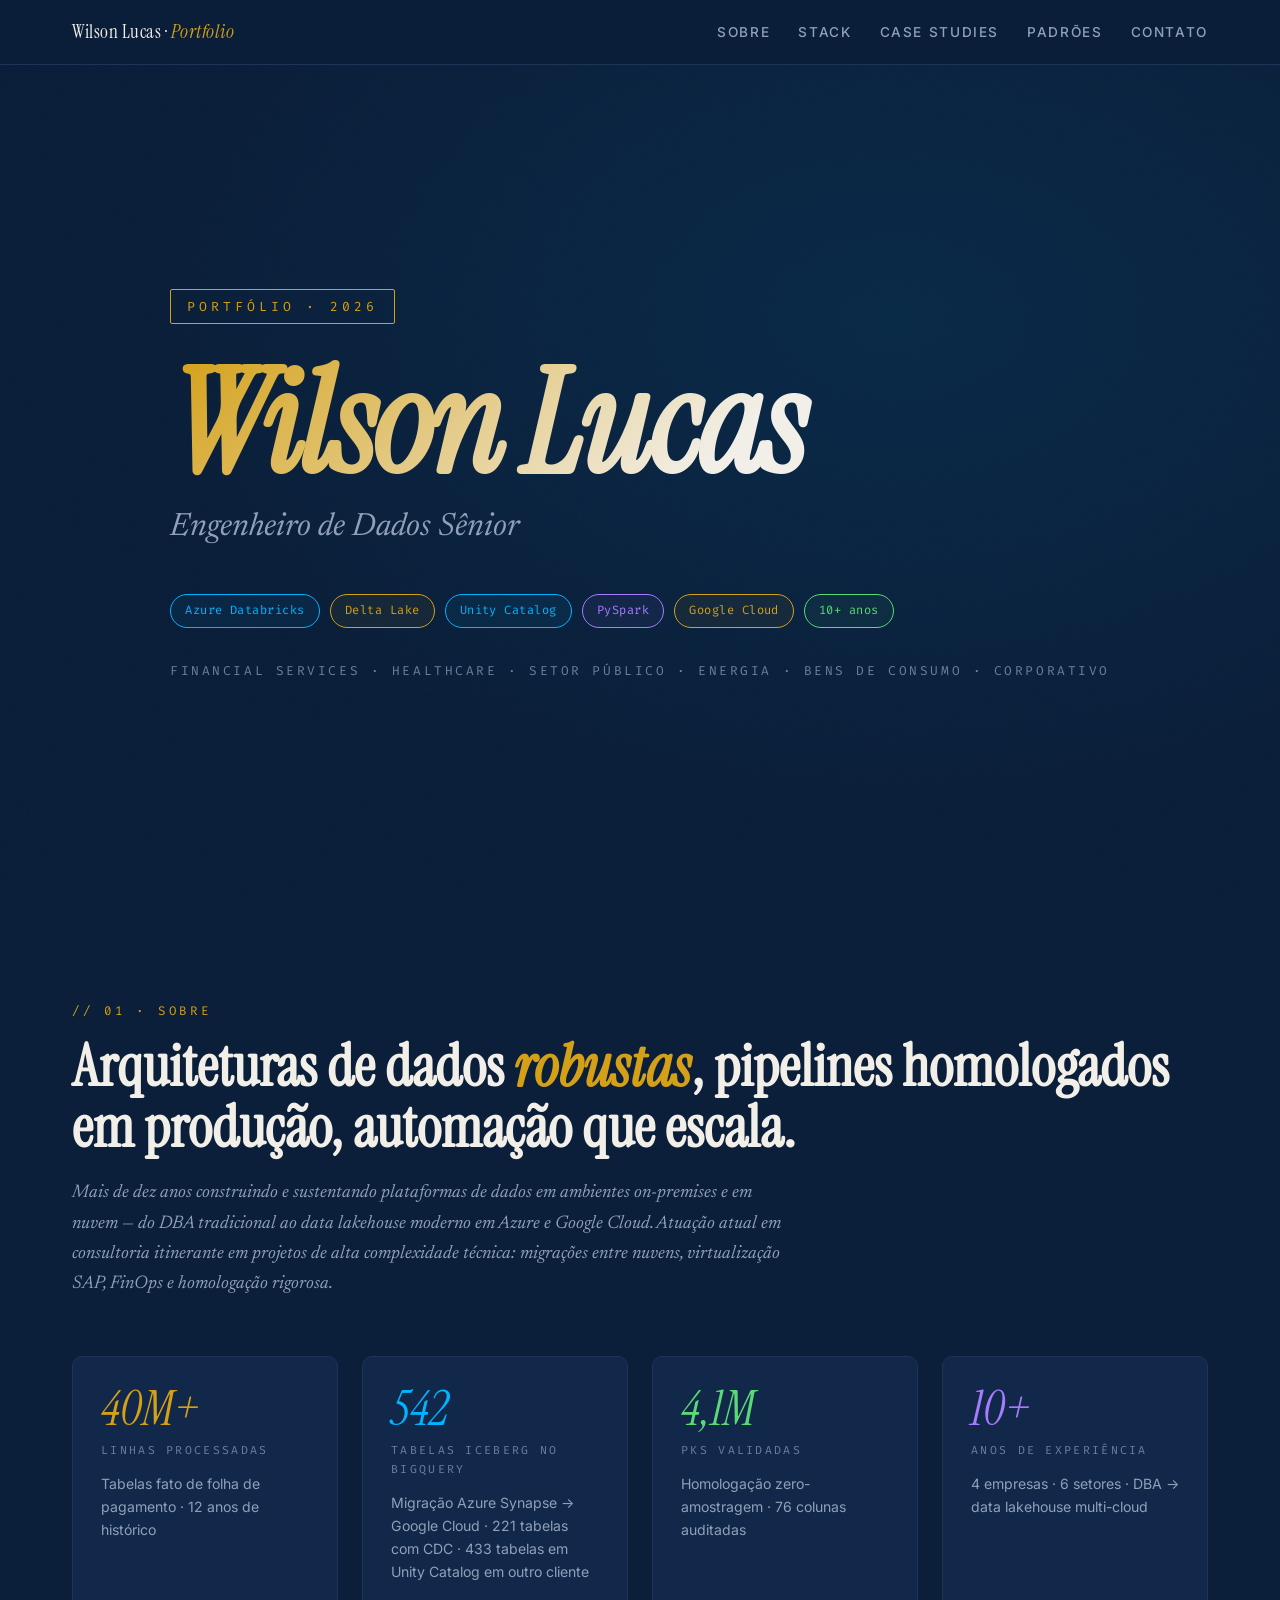
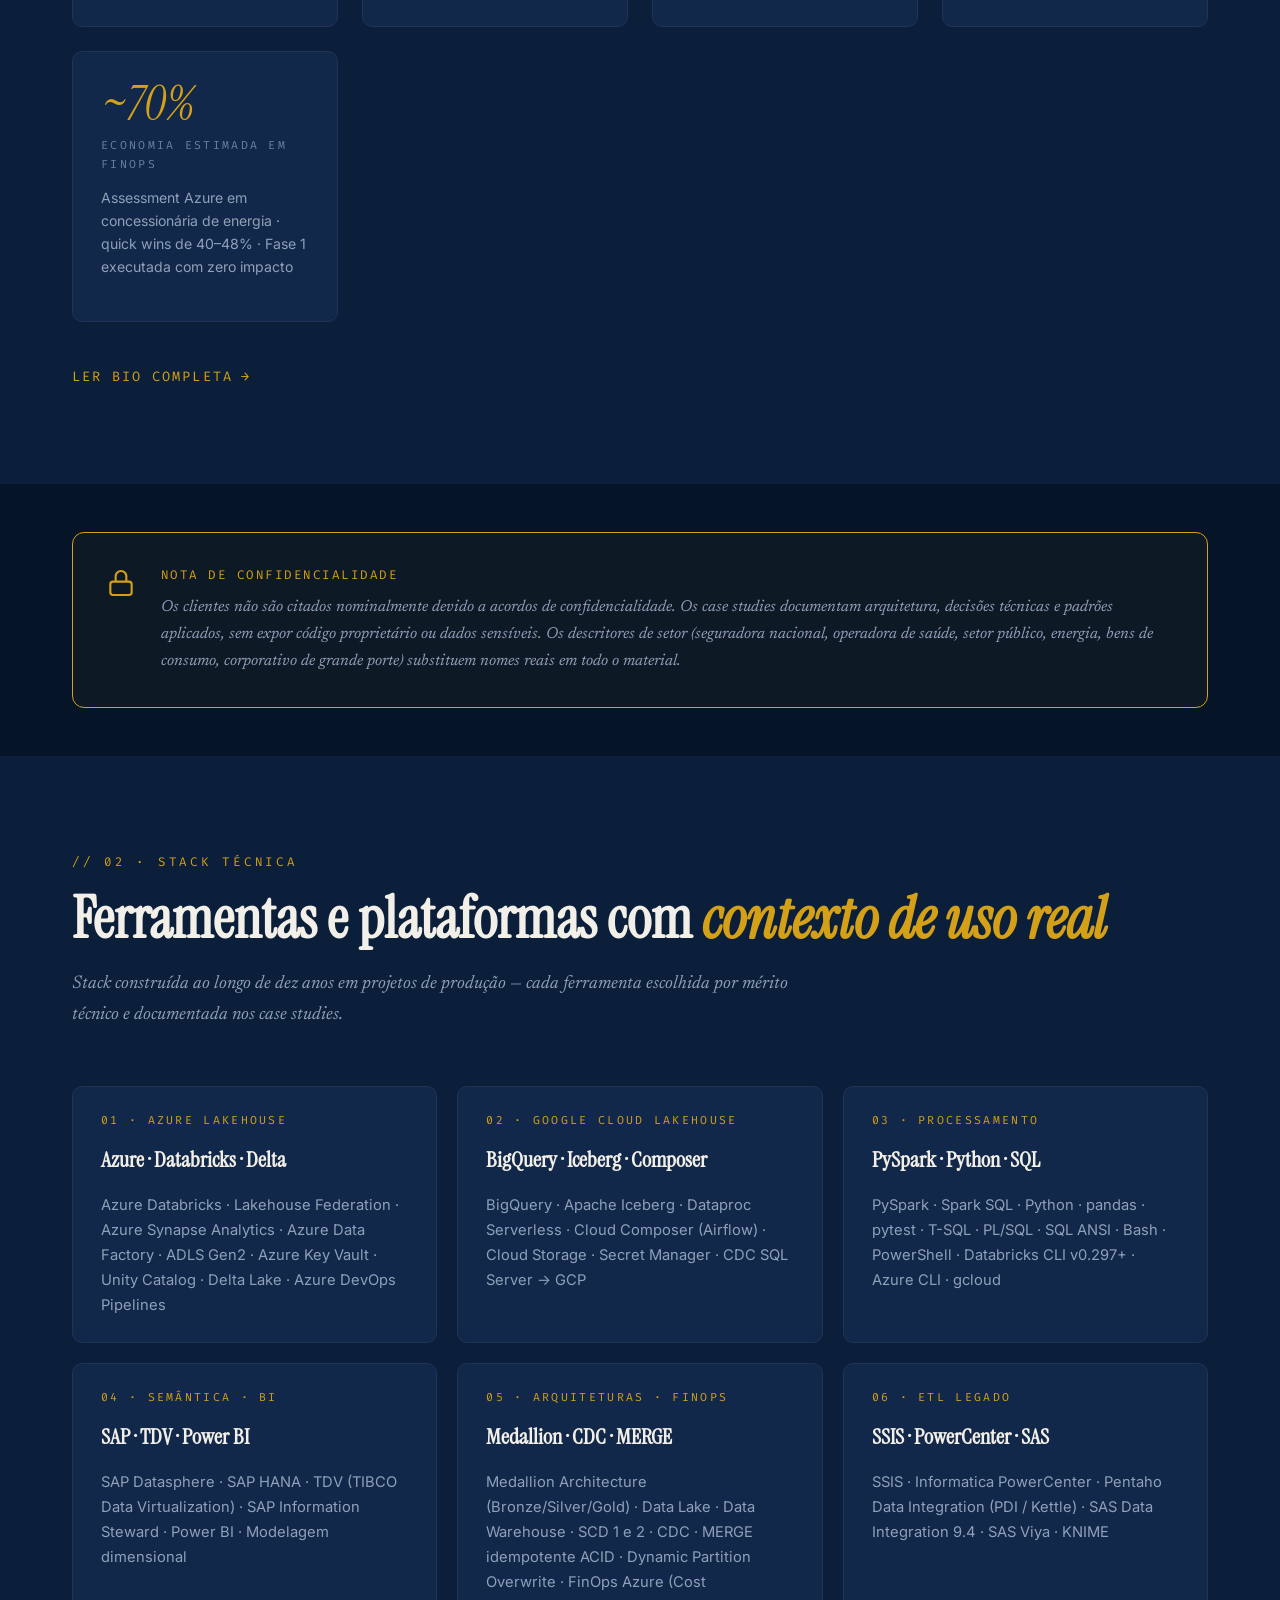
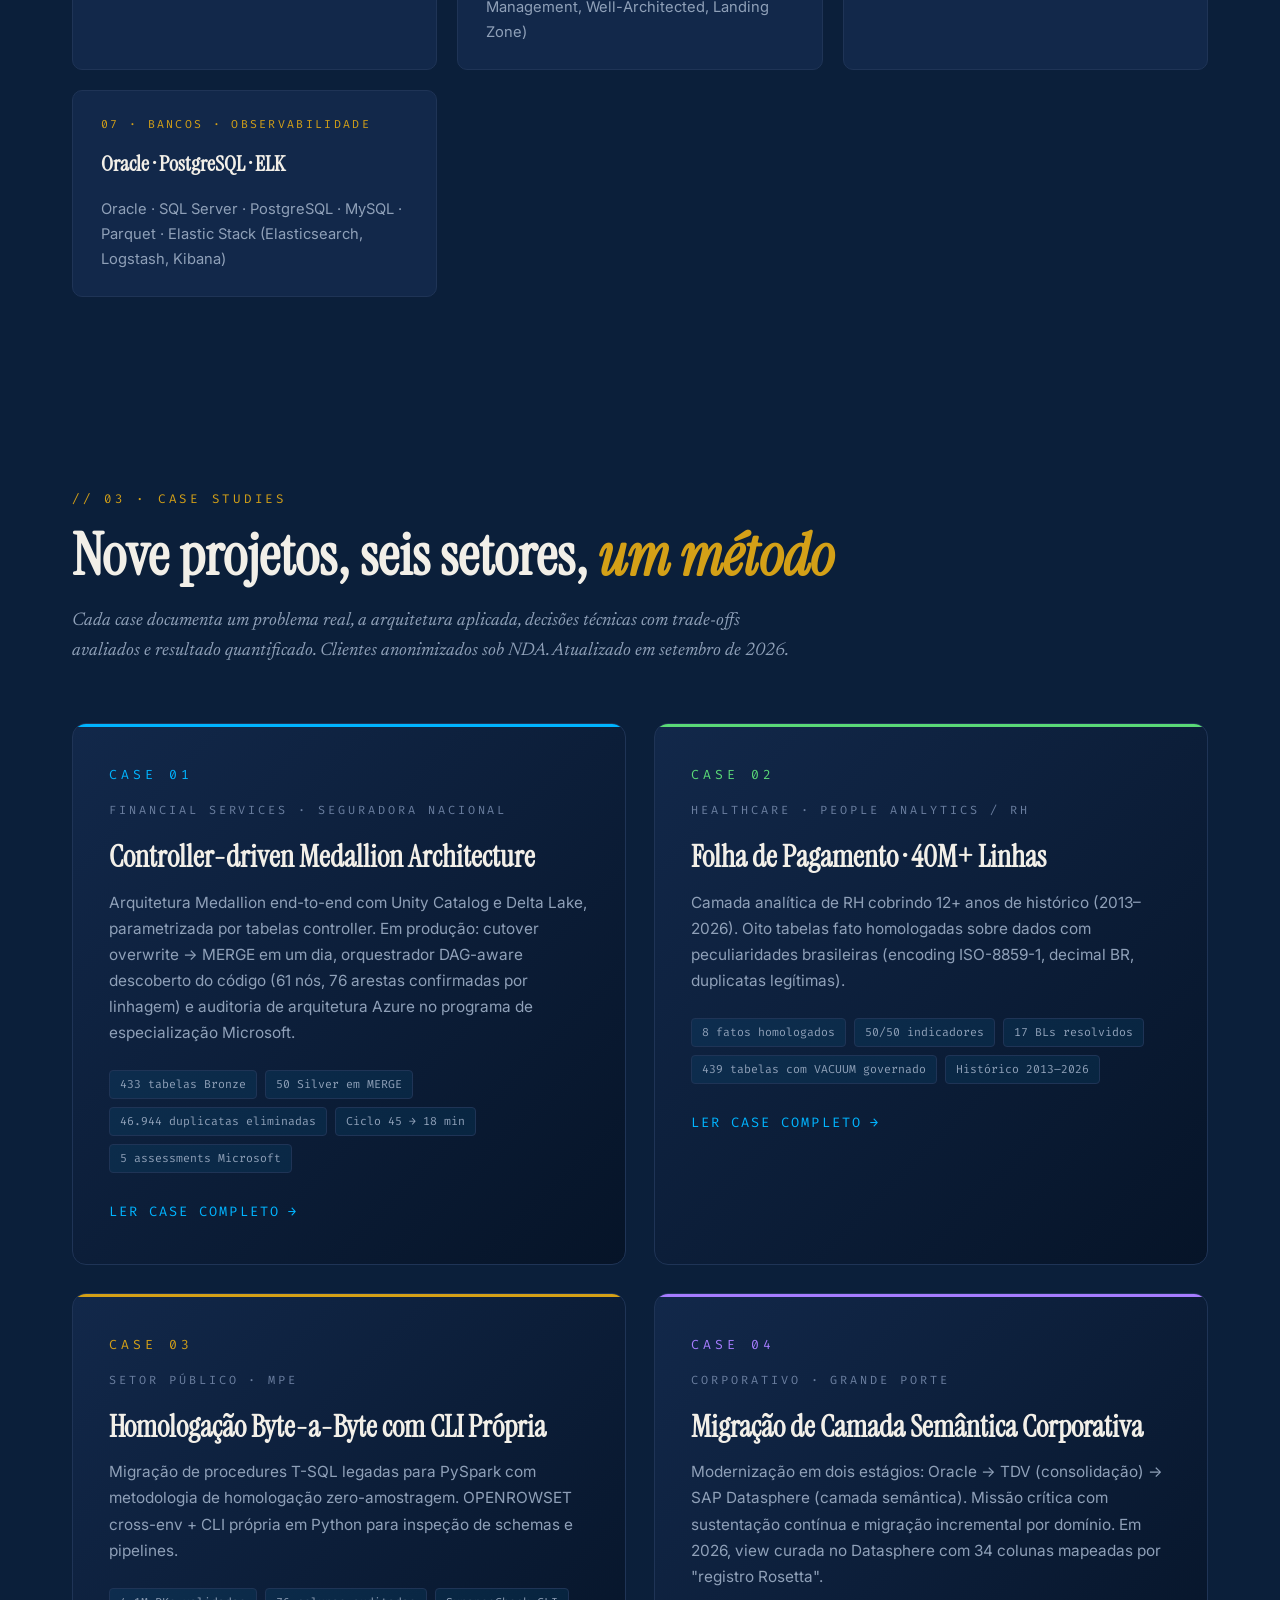
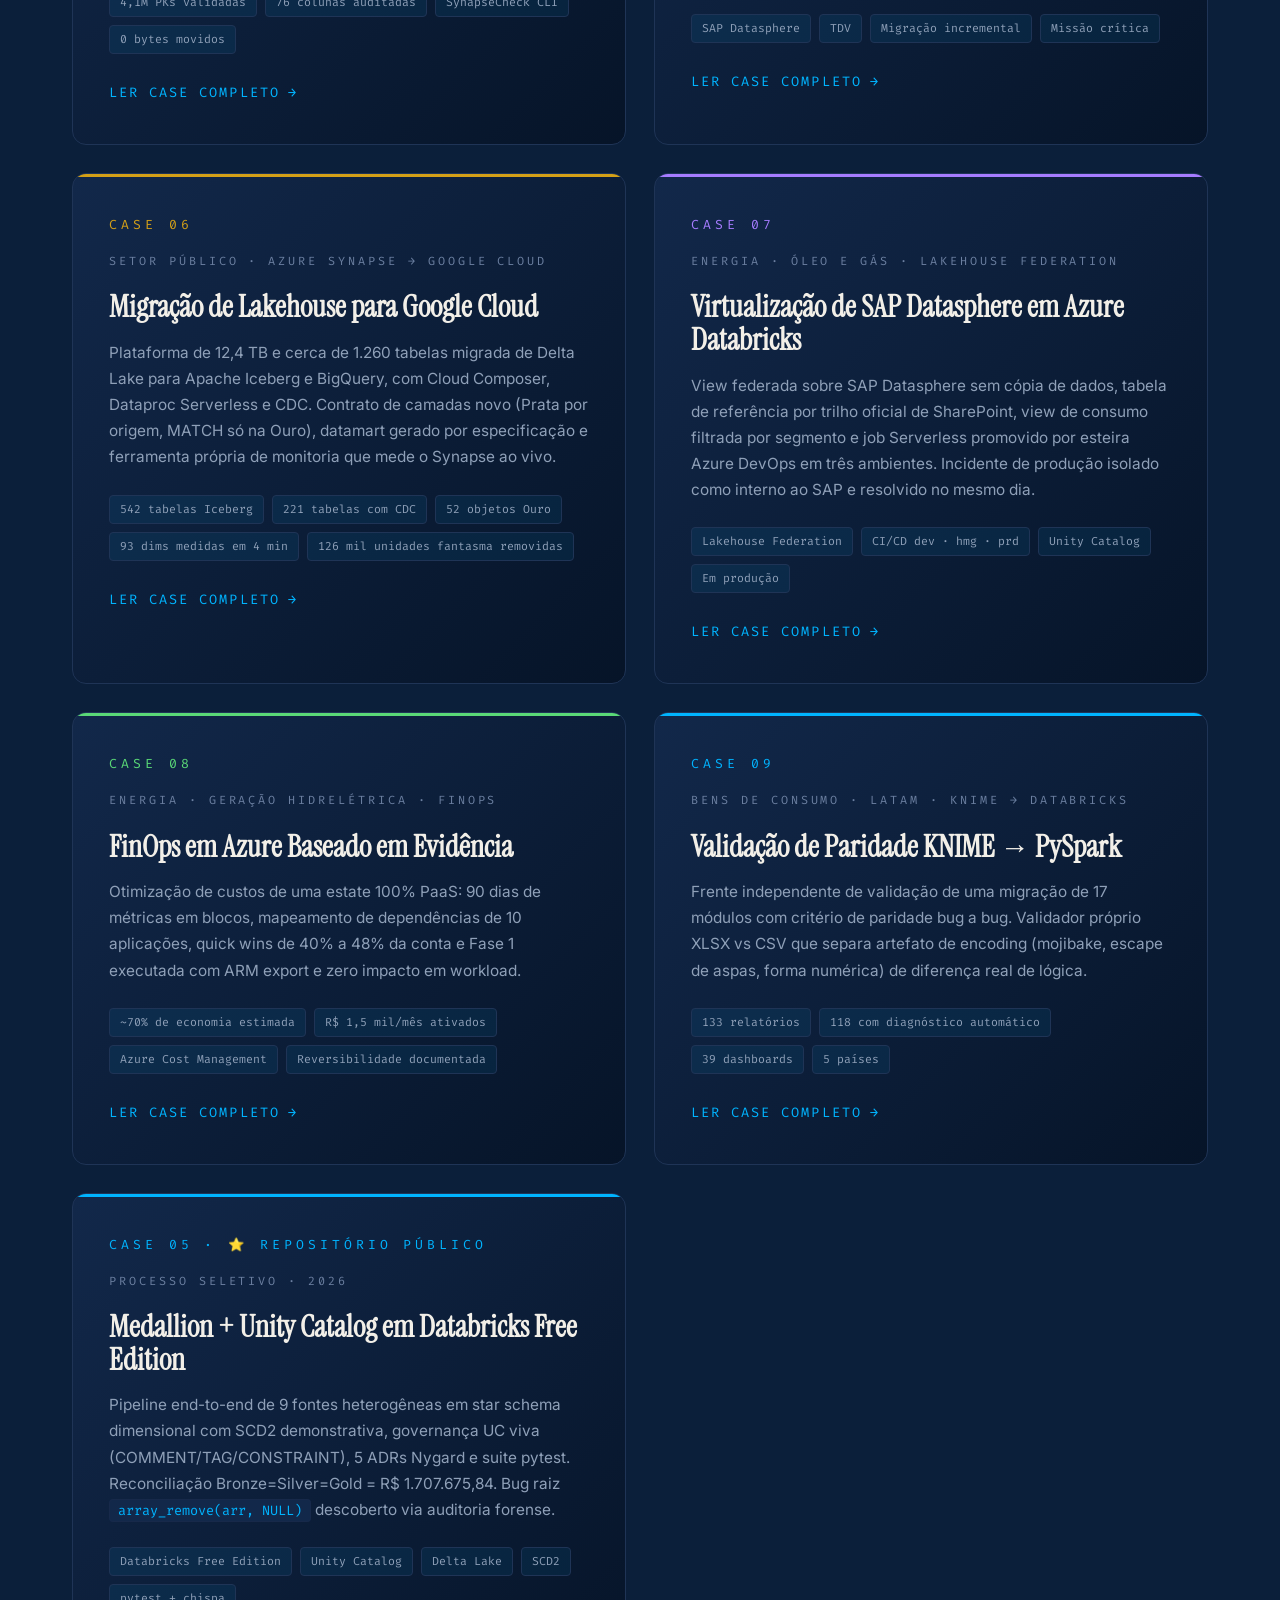
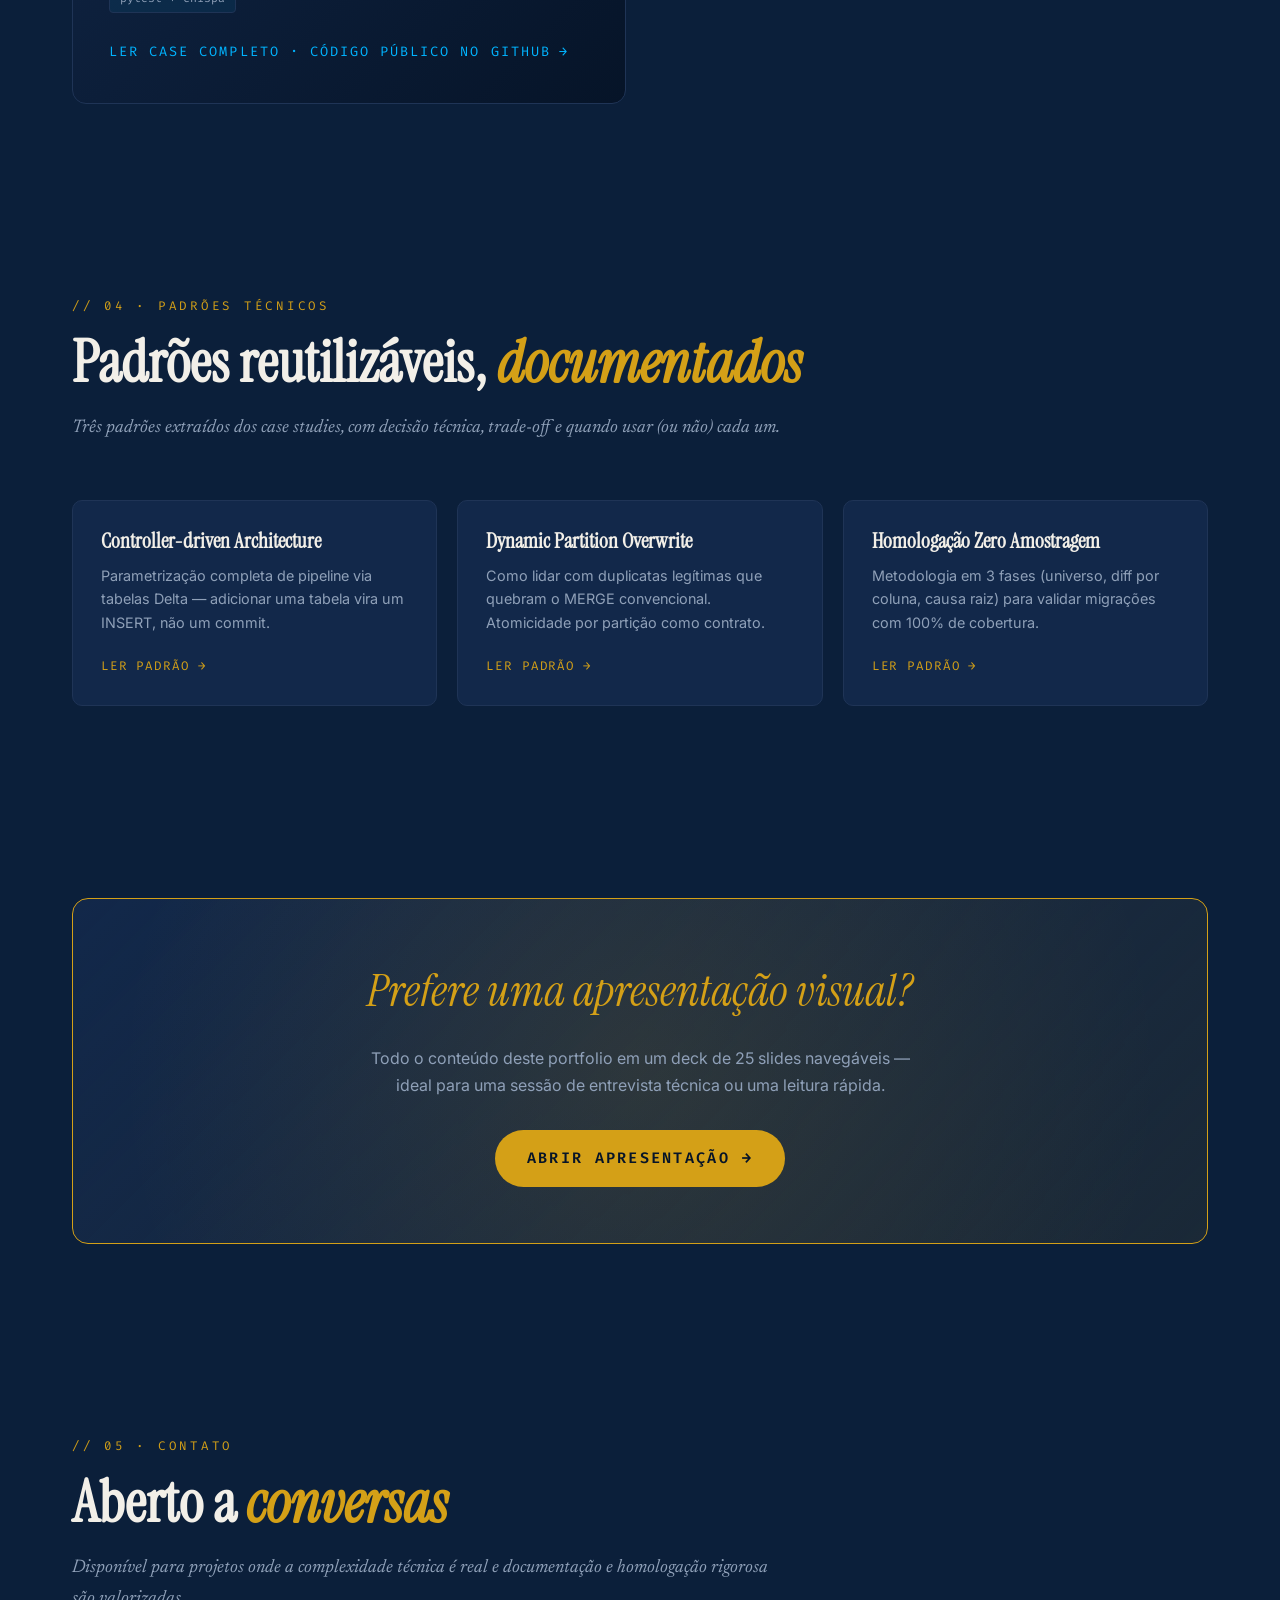
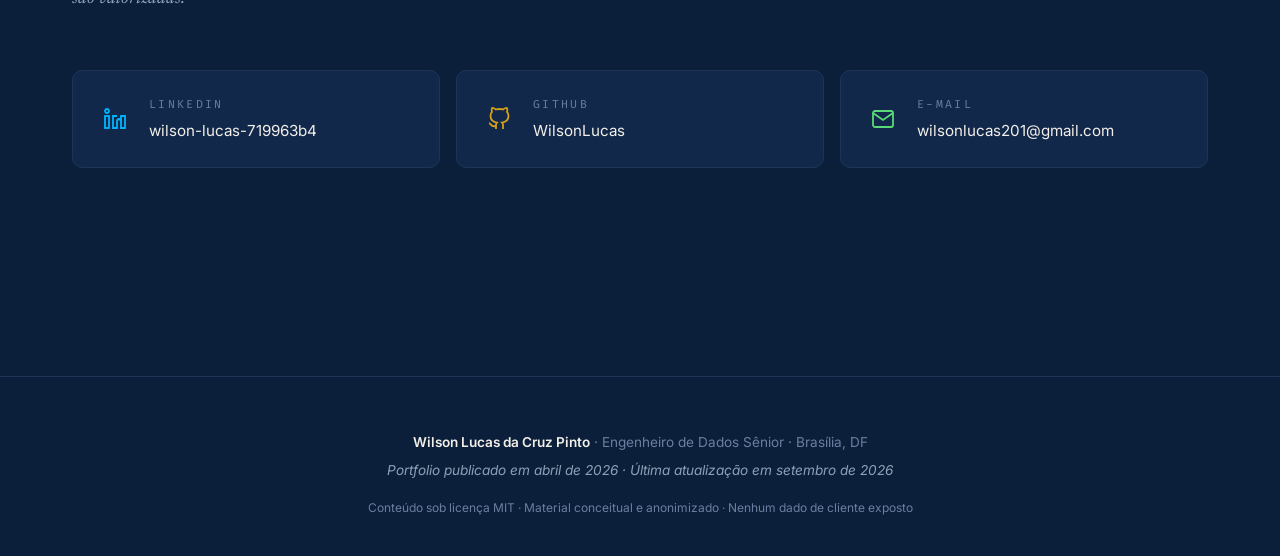
==== commit c44cd6a9: "Portfolio de Engenharia de Dados de Wilson Lucas Landing page, 9 case studies anonimizados, 3 padroe" ====
--- a/index.html
+++ b/index.html
@@ -40,9 +40,10 @@
             <span class="tag gold">Delta Lake</span>
             <span class="tag">Unity Catalog</span>
             <span class="tag purple">PySpark</span>
+            <span class="tag gold">Google Cloud</span>
             <span class="tag green">10+ anos</span>
         </div>
-        <div class="hero-sectors">Financial Services · Healthcare · Setor Público · Corporativo</div>
+        <div class="hero-sectors">Financial Services · Healthcare · Setor Público · Energia · Bens de Consumo · Corporativo</div>
     </div>
 </section>
 
@@ -51,7 +52,7 @@
     <div class="container">
         <div class="section-label">// 01 · Sobre</div>
         <h2 class="section-title">Arquiteturas de dados <em>robustas</em>, pipelines homologados em produção, automação que escala.</h2>
-        <p class="section-subtitle">Mais de dez anos construindo e sustentando plataformas de dados em ambientes on-premises e em nuvem — do DBA tradicional ao data lakehouse moderno. Atuação atual em consultoria itinerante em projetos de alta complexidade técnica.</p>
+        <p class="section-subtitle">Mais de dez anos construindo e sustentando plataformas de dados em ambientes on-premises e em nuvem — do DBA tradicional ao data lakehouse moderno em Azure e Google Cloud. Atuação atual em consultoria itinerante em projetos de alta complexidade técnica: migrações entre nuvens, virtualização SAP, FinOps e homologação rigorosa.</p>
 
         <div style="display: grid; grid-template-columns: repeat(auto-fit, minmax(260px, 1fr)); gap: 24px; margin-top: 40px;">
             <div style="padding: 28px; background: var(--navy-surface); border: 1px solid var(--border); border-radius: 10px;">
@@ -60,9 +61,9 @@
                 <p style="margin-top: 12px; color: var(--text-dim); font-size: 0.88rem;">Tabelas fato de folha de pagamento · 12 anos de histórico</p>
             </div>
             <div style="padding: 28px; background: var(--navy-surface); border: 1px solid var(--border); border-radius: 10px;">
-                <div style="font-family: var(--font-display); font-size: 3rem; color: var(--cyan); line-height: 1; font-style: italic;">433</div>
-                <div style="font-family: var(--font-mono); font-size: 0.72rem; letter-spacing: 0.2em; text-transform: uppercase; color: var(--text-muted); margin-top: 8px;">Tabelas Catalogadas</div>
-                <p style="margin-top: 12px; color: var(--text-dim); font-size: 0.88rem;">Unity Catalog · Bronze → Silver · rastreabilidade completa</p>
+                <div style="font-family: var(--font-display); font-size: 3rem; color: var(--cyan); line-height: 1; font-style: italic;">542</div>
+                <div style="font-family: var(--font-mono); font-size: 0.72rem; letter-spacing: 0.2em; text-transform: uppercase; color: var(--text-muted); margin-top: 8px;">Tabelas Iceberg no BigQuery</div>
+                <p style="margin-top: 12px; color: var(--text-dim); font-size: 0.88rem;">Migração Azure Synapse → Google Cloud · 221 tabelas com CDC · 433 tabelas em Unity Catalog em outro cliente</p>
             </div>
             <div style="padding: 28px; background: var(--navy-surface); border: 1px solid var(--border); border-radius: 10px;">
                 <div style="font-family: var(--font-display); font-size: 3rem; color: #5ad977; line-height: 1; font-style: italic;">4,1M</div>
@@ -72,7 +73,12 @@
             <div style="padding: 28px; background: var(--navy-surface); border: 1px solid var(--border); border-radius: 10px;">
                 <div style="font-family: var(--font-display); font-size: 3rem; color: #a67cff; line-height: 1; font-style: italic;">10+</div>
                 <div style="font-family: var(--font-mono); font-size: 0.72rem; letter-spacing: 0.2em; text-transform: uppercase; color: var(--text-muted); margin-top: 8px;">Anos de Experiência</div>
-                <p style="margin-top: 12px; color: var(--text-dim); font-size: 0.88rem;">5 empresas · 4 setores · DBA → data lakehouse moderno</p>
+                <p style="margin-top: 12px; color: var(--text-dim); font-size: 0.88rem;">4 empresas · 6 setores · DBA → data lakehouse multi-cloud</p>
+            </div>
+            <div style="padding: 28px; background: var(--navy-surface); border: 1px solid var(--border); border-radius: 10px;">
+                <div style="font-family: var(--font-display); font-size: 3rem; color: var(--gold); line-height: 1; font-style: italic;">~70%</div>
+                <div style="font-family: var(--font-mono); font-size: 0.72rem; letter-spacing: 0.2em; text-transform: uppercase; color: var(--text-muted); margin-top: 8px;">Economia Estimada em FinOps</div>
+                <p style="margin-top: 12px; color: var(--text-dim); font-size: 0.88rem;">Assessment Azure em concessionária de energia · quick wins de 40–48% · Fase 1 executada com zero impacto</p>
             </div>
         </div>
 
@@ -92,7 +98,7 @@
             </svg>
             <div>
                 <div style="font-family: var(--font-mono); font-size: 0.78rem; letter-spacing: 0.2em; text-transform: uppercase; color: var(--gold); margin-bottom: 8px;">Nota de Confidencialidade</div>
-                <p style="margin: 0; color: var(--text-dim); font-family: var(--font-editorial); font-style: italic; font-size: 1rem; line-height: 1.7;">Os clientes não são citados nominalmente devido a acordos de confidencialidade. Os case studies documentam arquitetura, decisões técnicas e padrões aplicados, sem expor código proprietário ou dados sensíveis. Os descritores de setor (seguradora nacional, operadora de saúde, setor público, corporativo de grande porte) substituem nomes reais em todo o material.</p>
+                <p style="margin: 0; color: var(--text-dim); font-family: var(--font-editorial); font-style: italic; font-size: 1rem; line-height: 1.7;">Os clientes não são citados nominalmente devido a acordos de confidencialidade. Os case studies documentam arquitetura, decisões técnicas e padrões aplicados, sem expor código proprietário ou dados sensíveis. Os descritores de setor (seguradora nacional, operadora de saúde, setor público, energia, bens de consumo, corporativo de grande porte) substituem nomes reais em todo o material.</p>
             </div>
         </div>
     </div>
@@ -107,32 +113,37 @@
 
         <div class="stack-grid">
             <div class="stack-cat">
-                <div class="stack-cat-label">01 · Cloud Lakehouse</div>
+                <div class="stack-cat-label">01 · Azure Lakehouse</div>
                 <h3 class="stack-cat-title">Azure · Databricks · Delta</h3>
-                <div class="stack-cat-items">Azure Databricks · Azure Synapse Analytics · Azure Data Factory · ADLS Gen2 · Azure Key Vault · Unity Catalog · Delta Lake · Oracle Cloud Infrastructure</div>
-            </div>
-            <div class="stack-cat">
-                <div class="stack-cat-label">02 · Processamento</div>
+                <div class="stack-cat-items">Azure Databricks · Lakehouse Federation · Azure Synapse Analytics · Azure Data Factory · ADLS Gen2 · Azure Key Vault · Unity Catalog · Delta Lake · Azure DevOps Pipelines</div>
+            </div>
+            <div class="stack-cat">
+                <div class="stack-cat-label">02 · Google Cloud Lakehouse</div>
+                <h3 class="stack-cat-title">BigQuery · Iceberg · Composer</h3>
+                <div class="stack-cat-items">BigQuery · Apache Iceberg · Dataproc Serverless · Cloud Composer (Airflow) · Cloud Storage · Secret Manager · CDC SQL Server → GCP</div>
+            </div>
+            <div class="stack-cat">
+                <div class="stack-cat-label">03 · Processamento</div>
                 <h3 class="stack-cat-title">PySpark · Python · SQL</h3>
-                <div class="stack-cat-items">PySpark · Spark SQL · Python · T-SQL · PL/SQL · SQL ANSI · Bash · Databricks CLI v0.297+ · Azure CLI</div>
-            </div>
-            <div class="stack-cat">
-                <div class="stack-cat-label">03 · Semântica · BI</div>
+                <div class="stack-cat-items">PySpark · Spark SQL · Python · pandas · pytest · T-SQL · PL/SQL · SQL ANSI · Bash · PowerShell · Databricks CLI v0.297+ · Azure CLI · gcloud</div>
+            </div>
+            <div class="stack-cat">
+                <div class="stack-cat-label">04 · Semântica · BI</div>
                 <h3 class="stack-cat-title">SAP · TDV · Power BI</h3>
                 <div class="stack-cat-items">SAP Datasphere · SAP HANA · TDV (TIBCO Data Virtualization) · SAP Information Steward · Power BI · Modelagem dimensional</div>
             </div>
             <div class="stack-cat">
-                <div class="stack-cat-label">04 · Arquiteturas</div>
+                <div class="stack-cat-label">05 · Arquiteturas · FinOps</div>
                 <h3 class="stack-cat-title">Medallion · CDC · MERGE</h3>
-                <div class="stack-cat-items">Medallion Architecture (Bronze/Silver/Gold) · Data Lake · Data Warehouse · SCD 1 e 2 · CDC · MERGE idempotente ACID · Dynamic Partition Overwrite</div>
-            </div>
-            <div class="stack-cat">
-                <div class="stack-cat-label">05 · ETL Legado</div>
+                <div class="stack-cat-items">Medallion Architecture (Bronze/Silver/Gold) · Data Lake · Data Warehouse · SCD 1 e 2 · CDC · MERGE idempotente ACID · Dynamic Partition Overwrite · FinOps Azure (Cost Management, Well-Architected, Landing Zone)</div>
+            </div>
+            <div class="stack-cat">
+                <div class="stack-cat-label">06 · ETL Legado</div>
                 <h3 class="stack-cat-title">SSIS · PowerCenter · SAS</h3>
-                <div class="stack-cat-items">SSIS · Informatica PowerCenter · Pentaho Data Integration (PDI / Kettle) · SAS Data Integration 9.4 · SAS Viya · Knime</div>
-            </div>
-            <div class="stack-cat">
-                <div class="stack-cat-label">06 · Bancos · Observabilidade</div>
+                <div class="stack-cat-items">SSIS · Informatica PowerCenter · Pentaho Data Integration (PDI / Kettle) · SAS Data Integration 9.4 · SAS Viya · KNIME</div>
+            </div>
+            <div class="stack-cat">
+                <div class="stack-cat-label">07 · Bancos · Observabilidade</div>
                 <h3 class="stack-cat-title">Oracle · PostgreSQL · ELK</h3>
                 <div class="stack-cat-items">Oracle · SQL Server · PostgreSQL · MySQL · Parquet · Elastic Stack (Elasticsearch, Logstash, Kibana)</div>
             </div>
@@ -144,20 +155,21 @@
 <section id="cases">
     <div class="container">
         <div class="section-label">// 03 · Case Studies</div>
-        <h2 class="section-title">Quatro projetos, quatro setores, <em>um método</em></h2>
-        <p class="section-subtitle">Cada case documenta um problema real, a arquitetura aplicada, decisões técnicas com trade-offs avaliados e resultado quantificado. Clientes anonimizados sob NDA.</p>
+        <h2 class="section-title">Nove projetos, seis setores, <em>um método</em></h2>
+        <p class="section-subtitle">Cada case documenta um problema real, a arquitetura aplicada, decisões técnicas com trade-offs avaliados e resultado quantificado. Clientes anonimizados sob NDA. Atualizado em setembro de 2026.</p>
 
         <div class="case-grid">
             <a href="case-studies/01-controller-driven-medallion.html" class="case-card">
                 <div class="case-number">Case 01</div>
                 <div class="case-sector">Financial Services · Seguradora Nacional</div>
                 <h3 class="case-title">Controller-driven Medallion Architecture</h3>
-                <p class="case-desc">Arquitetura Medallion end-to-end com Unity Catalog e Delta Lake, parametrizada por 4 tabelas controller que eliminam a necessidade de alterar código para adicionar novas tabelas à pipeline.</p>
+                <p class="case-desc">Arquitetura Medallion end-to-end com Unity Catalog e Delta Lake, parametrizada por tabelas controller. Em produção: cutover overwrite → MERGE em um dia, orquestrador DAG-aware descoberto do código (61 nós, 76 arestas confirmadas por linhagem) e auditoria de arquitetura Azure no programa de especialização Microsoft.</p>
                 <div class="case-metrics">
                     <span class="case-metric">433 tabelas Bronze</span>
-                    <span class="case-metric">17 Silver homologadas</span>
-                    <span class="case-metric">MERGE ACID</span>
+                    <span class="case-metric">50 Silver em MERGE</span>
+                    <span class="case-metric">46.944 duplicatas eliminadas</span>
                     <span class="case-metric">Ciclo 45 → 18 min</span>
+                    <span class="case-metric">5 assessments Microsoft</span>
                 </div>
                 <span class="case-link">Ler case completo</span>
             </a>
@@ -168,9 +180,10 @@
                 <h3 class="case-title">Folha de Pagamento · 40M+ Linhas</h3>
                 <p class="case-desc">Camada analítica de RH cobrindo 12+ anos de histórico (2013–2026). Oito tabelas fato homologadas sobre dados com peculiaridades brasileiras (encoding ISO-8859-1, decimal BR, duplicatas legítimas).</p>
                 <div class="case-metrics">
-                    <span class="case-metric">8 fatos entregues</span>
-                    <span class="case-metric">16 BLs resolvidos</span>
-                    <span class="case-metric">Dynamic Partition Overwrite</span>
+                    <span class="case-metric">8 fatos homologados</span>
+                    <span class="case-metric">50/50 indicadores</span>
+                    <span class="case-metric">17 BLs resolvidos</span>
+                    <span class="case-metric">439 tabelas com VACUUM governado</span>
                     <span class="case-metric">Histórico 2013–2026</span>
                 </div>
                 <span class="case-link">Ler case completo</span>
@@ -194,12 +207,69 @@
                 <div class="case-number">Case 04</div>
                 <div class="case-sector">Corporativo · Grande Porte</div>
                 <h3 class="case-title">Migração de Camada Semântica Corporativa</h3>
-                <p class="case-desc">Modernização em dois estágios: Oracle → TDV (consolidação) → SAP Datasphere (camada semântica). Missão crítica com sustentação contínua e migração incremental por domínio.</p>
+                <p class="case-desc">Modernização em dois estágios: Oracle → TDV (consolidação) → SAP Datasphere (camada semântica). Missão crítica com sustentação contínua e migração incremental por domínio. Em 2026, view curada no Datasphere com 34 colunas mapeadas por "registro Rosetta".</p>
                 <div class="case-metrics">
                     <span class="case-metric">SAP Datasphere</span>
                     <span class="case-metric">TDV</span>
                     <span class="case-metric">Migração incremental</span>
                     <span class="case-metric">Missão crítica</span>
+                </div>
+                <span class="case-link">Ler case completo</span>
+            </a>
+
+            <a href="case-studies/06-migracao-synapse-gcp-lakehouse.html" class="case-card gold">
+                <div class="case-number">Case 06</div>
+                <div class="case-sector">Setor Público · Azure Synapse → Google Cloud</div>
+                <h3 class="case-title">Migração de Lakehouse para Google Cloud</h3>
+                <p class="case-desc">Plataforma de 12,4 TB e cerca de 1.260 tabelas migrada de Delta Lake para Apache Iceberg e BigQuery, com Cloud Composer, Dataproc Serverless e CDC. Contrato de camadas novo (Prata por origem, MATCH só na Ouro), datamart gerado por especificação e ferramenta própria de monitoria que mede o Synapse ao vivo.</p>
+                <div class="case-metrics">
+                    <span class="case-metric">542 tabelas Iceberg</span>
+                    <span class="case-metric">221 tabelas com CDC</span>
+                    <span class="case-metric">52 objetos Ouro</span>
+                    <span class="case-metric">93 dims medidas em 4 min</span>
+                    <span class="case-metric">126 mil unidades fantasma removidas</span>
+                </div>
+                <span class="case-link">Ler case completo</span>
+            </a>
+
+            <a href="case-studies/07-virtualizacao-sap-datasphere-databricks.html" class="case-card purple">
+                <div class="case-number">Case 07</div>
+                <div class="case-sector">Energia · Óleo e Gás · Lakehouse Federation</div>
+                <h3 class="case-title">Virtualização de SAP Datasphere em Azure Databricks</h3>
+                <p class="case-desc">View federada sobre SAP Datasphere sem cópia de dados, tabela de referência por trilho oficial de SharePoint, view de consumo filtrada por segmento e job Serverless promovido por esteira Azure DevOps em três ambientes. Incidente de produção isolado como interno ao SAP e resolvido no mesmo dia.</p>
+                <div class="case-metrics">
+                    <span class="case-metric">Lakehouse Federation</span>
+                    <span class="case-metric">CI/CD dev · hmg · prd</span>
+                    <span class="case-metric">Unity Catalog</span>
+                    <span class="case-metric">Em produção</span>
+                </div>
+                <span class="case-link">Ler case completo</span>
+            </a>
+
+            <a href="case-studies/08-finops-azure-otimizacao-custos.html" class="case-card green">
+                <div class="case-number">Case 08</div>
+                <div class="case-sector">Energia · Geração Hidrelétrica · FinOps</div>
+                <h3 class="case-title">FinOps em Azure Baseado em Evidência</h3>
+                <p class="case-desc">Otimização de custos de uma estate 100% PaaS: 90 dias de métricas em blocos, mapeamento de dependências de 10 aplicações, quick wins de 40% a 48% da conta e Fase 1 executada com ARM export e zero impacto em workload.</p>
+                <div class="case-metrics">
+                    <span class="case-metric">~70% de economia estimada</span>
+                    <span class="case-metric">R$ 1,5 mil/mês ativados</span>
+                    <span class="case-metric">Azure Cost Management</span>
+                    <span class="case-metric">Reversibilidade documentada</span>
+                </div>
+                <span class="case-link">Ler case completo</span>
+            </a>
+
+            <a href="case-studies/09-validacao-paridade-knime-pyspark.html" class="case-card">
+                <div class="case-number">Case 09</div>
+                <div class="case-sector">Bens de Consumo · LATAM · KNIME → Databricks</div>
+                <h3 class="case-title">Validação de Paridade KNIME → PySpark</h3>
+                <p class="case-desc">Frente independente de validação de uma migração de 17 módulos com critério de paridade bug a bug. Validador próprio XLSX vs CSV que separa artefato de encoding (mojibake, escape de aspas, forma numérica) de diferença real de lógica.</p>
+                <div class="case-metrics">
+                    <span class="case-metric">133 relatórios</span>
+                    <span class="case-metric">118 com diagnóstico automático</span>
+                    <span class="case-metric">39 dashboards</span>
+                    <span class="case-metric">5 países</span>
                 </div>
                 <span class="case-link">Ler case completo</span>
             </a>
@@ -254,7 +324,7 @@
     <div class="container">
         <div class="cta-slides">
             <div class="cta-slides-title">Prefere uma apresentação visual?</div>
-            <p class="cta-slides-desc">Todo o conteúdo deste portfolio em um deck de 19 slides navegáveis — ideal para uma sessão de entrevista técnica ou uma leitura rápida.</p>
+            <p class="cta-slides-desc">Todo o conteúdo deste portfolio em um deck de 25 slides navegáveis — ideal para uma sessão de entrevista técnica ou uma leitura rápida.</p>
             <a href="PRESENTATION/portfolio-slides.html" class="cta-button">Abrir apresentação</a>
         </div>
     </div>
@@ -303,7 +373,7 @@
 <footer>
     <div class="container">
         <p><strong>Wilson Lucas da Cruz Pinto</strong> · Engenheiro de Dados Sênior · Brasília, DF</p>
-        <p><em>Portfolio publicado em 2026 · Atualizado conforme os projetos evoluem</em></p>
+        <p><em>Portfolio publicado em abril de 2026 · Última atualização em setembro de 2026</em></p>
         <p style="margin-top: 16px; font-size: 0.75rem;">Conteúdo sob licença MIT · Material conceitual e anonimizado · Nenhum dado de cliente exposto</p>
     </div>
 </footer>
